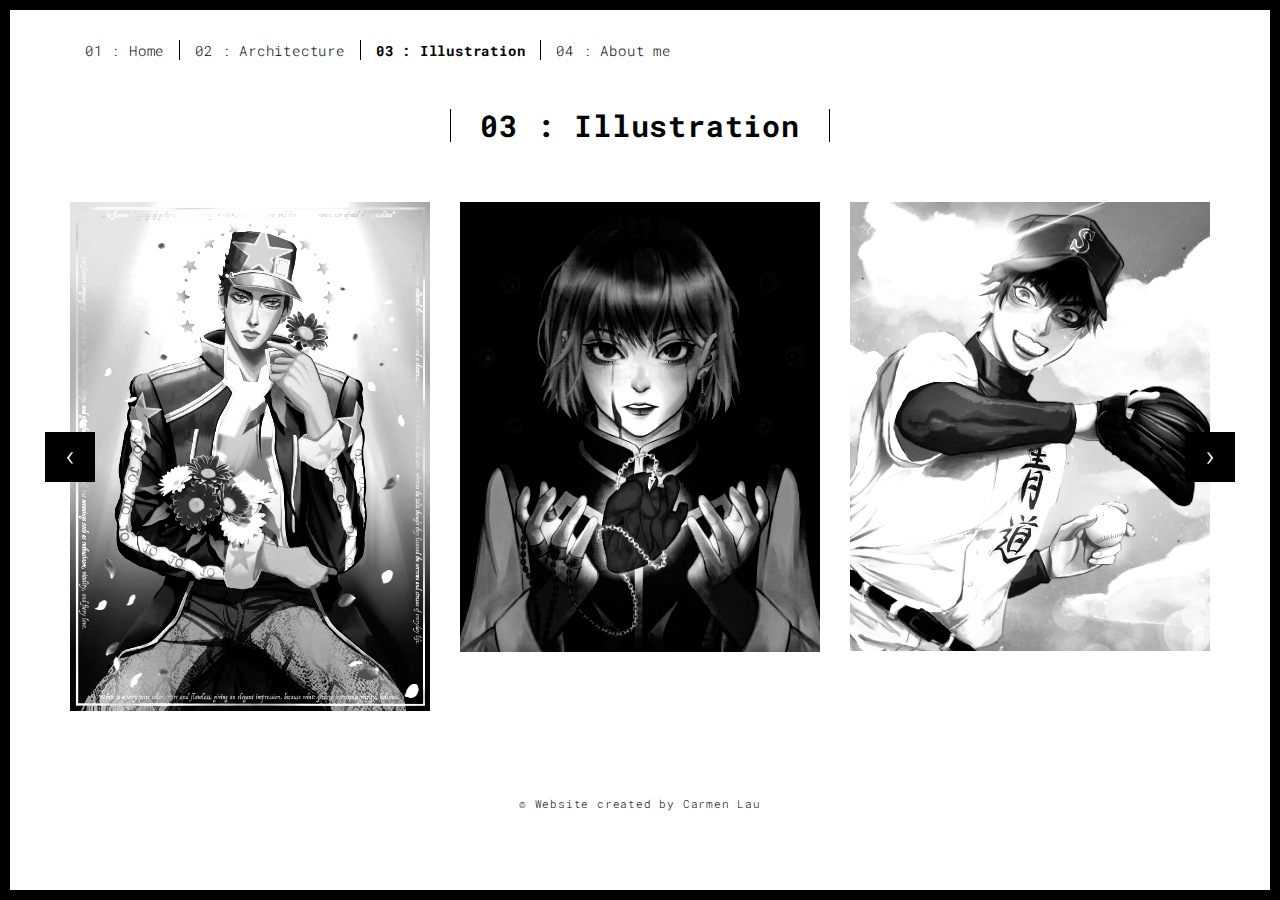
==== illustration.html @ 3bd4914d "Finialize web" ====
<!DOCTYPE html>
<html lang="en">

<head>
  <meta charset="UTF-8">
  <meta content="IE=edge" http-equiv="X-UA-Compatible">
  <meta content="width=device-width,initial-scale=1" name="viewport">
  <meta content="description" name="description">
  <meta name="google" content="notranslate" />

  <!-- Disable tap highlight on IE -->
  <meta name="msapplication-tap-highlight" content="no">

  <link rel="apple-touch-icon" sizes="180x180" href="./assets/apple-icon-180x180.png">
  <link href="./assets/favicon.ico" rel="icon">

  <title>Welcome_to_my_Portfolio!_</title>

  <link href="./main.3f6952e4.css" rel="stylesheet">
</head>

<body class="">
  <div id="site-border-left"></div>
  <div id="site-border-right"></div>
  <div id="site-border-top"></div>
  <div id="site-border-bottom"></div>
  <!-- Add your content of header -->
  <header>
    <nav class="navbar  navbar-fixed-top navbar-default">
      <div class="container">
        <button type="button" class="navbar-toggle collapsed" data-toggle="collapse" data-target="#navbar-collapse"
          aria-expanded="false">
          <span class="sr-only">Toggle navigation</span>
          <span class="icon-bar"></span>
          <span class="icon-bar"></span>
          <span class="icon-bar"></span>
        </button>

        <div class="collapse navbar-collapse" id="navbar-collapse">
          <ul class="nav navbar-nav ">
            <li><a href="./index.html" title="">01 : Home</a></li>
            <li><a href="./architecture.html" title="">02 : Architecture</a></li>
            <li><a href="./illustration.html" title="">03 : Illustration</a></li>
            <li><a href="./about.html" title="">04 : About me</a></li>
          </ul>


        </div>
      </div>
    </nav>
  </header>

  <div class="section-container">
    <div class="container">
      <div class="row">

        <div class="col-sm-8 col-sm-offset-2 section-container-spacer">
          <div class="text-center">
            <h1 class="h2">03 : Illustration</h1>
          </div>
        </div>

        <div class="col-md-12">

          <div id="myCarousel" class="carousel slide projects-carousel">
            <!-- Carousel items -->
            <div class="carousel-inner">
              <div class="item active">
                <div class="row">
                  <div class="col-sm-4 black-image-project-hover">
                    <img src="./assets/images/illu015.jpg" alt="" class="img-responsive" onclick="openModal(this)">
                  </div>
                  <div class="col-sm-4 black-image-project-hover">
                    <img src="./assets/images/illu003.jpg" alt="" class="img-responsive" onclick="openModal(this)">
                  </div>
                  <div class="col-sm-4 black-image-project-hover">
                    <img src="./assets/images/illu001.jpg" alt="" class="img-responsive" onclick="openModal(this)">
                  </div>

                </div>
                <!--/row-->
              </div>
              <!--/item-->
              <div class="item">
                <div class="row">
                  <div class="col-sm-4 black-image-project-hover">
                    <img src="./assets/images/illu013.jpg" alt="" class="img-responsive" onclick="openModal(this)">
                  </div>
                  <div class="col-sm-4 black-image-project-hover">
                    <img src="./assets/images/illu005.jpg" alt="" class="img-responsive" onclick="openModal(this)">
                  </div>

                  <div class="col-sm-4 black-image-project-hover">
                    <img src="./assets/images/illu012.png" alt="" class="img-responsive" onclick="openModal(this)">
                  </div>

                </div>
                <!--/row-->
              </div>
              <!--/item-->
              <div class="item">
                <div class="row">
                  <div class="col-sm-4 black-image-project-hover">
                    <img src="./assets/images/illu007.jpg" alt="" class="img-responsive" onclick="openModal(this)">
                  </div>
                  <div class="col-sm-4 black-image-project-hover">
                    <img src="./assets/images/illu011.jpg" alt="" class="img-responsive" onclick="openModal(this)">
                  </div>

                  <div class="col-sm-4 black-image-project-hover">
                    <img src="./assets/images/illu006.jpg" alt="" class="img-responsive" onclick="openModal(this)">
                  </div>

                </div>
                <!--/row-->
              </div>
              <!--/item-->
              <div class="item">
                <div class="row">
                  <div class="col-sm-4 black-image-project-hover">
                    <img src="./assets/images/illu008.jpg" alt="" class="img-responsive" onclick="openModal(this)">
                  </div>
                  <div class="col-sm-4 black-image-project-hover">
                    <img src="./assets/images/illu009.jpg" alt="" class="img-responsive" onclick="openModal(this)">
                  </div>

                  <div class="col-sm-4 black-image-project-hover">
                    <img src="./assets/images/illu010.jpg" alt="" class="img-responsive" onclick="openModal(this)">
                  </div>

                </div>
              </div>
              <div class="item">
                <div class="row">
                  <div class="col-sm-4 black-image-project-hover">
                    <img src="./assets/images/illu014.jpg" alt="" class="img-responsive" onclick="openModal(this)">
                  </div>
                  <div class="col-sm-4 black-image-project-hover">
                    <img src="./assets/images/illu002.jpg" alt="" class="img-responsive" onclick="openModal(this)">
                  </div>

                  <div class="col-sm-4 black-image-project-hover">
                    <img src="./assets/images/illu004.jpg" alt="" class="img-responsive" onclick="openModal(this)">
                  </div>

                </div>
              </div>
              <!--/item-->
            </div>
            <!--/carousel-inner-->
            <a class="left carousel-control" href="#myCarousel" data-slide="prev">‹</a>

            <a class="right carousel-control" href="#myCarousel" data-slide="next">›</a>
          </div>



          <!--/myCarousel-->
        </div>

        <div id="modal" class="modal">
          <!-- The Close Button -->
          <span class="close" onclick="closeModal()">&times;</span>
          <!-- Modal Content (The Image) -->
          <img class="modal-content" id="modalImg">
          <!-- Modal Caption (Image Text) -->
          <div id="caption"></div>
        </div>

      </div>
    </div>
  </div>


  <footer class="footer-container text-center">
    <div class="container">
      <div class="row">
        <div class="col-xs-12">
          <p>© Website created by Carmen Lau</p>
        </div>
      </div>
    </div>
  </footer>

  <script>
    document.addEventListener("DOMContentLoaded", function (event) {
      navActivePage();
    });
  </script>

  <script>

    function openModal(element) {
      document.getElementById("modalImg").src = element.src;
      document.getElementById("modal").style.display = "block";
    }

    function closeModal() {
      document.getElementById("modal").style.display = "none";
    }
  </script>

  <script type="text/javascript">
    function scroll() {
      var tit = document.title;
      var fir = tit.charAt(0);
      var left = tit.substring(1, tit.length)
      document.title = left + fir;
    }
    setInterval("scroll()", 500);  
  </script>
  <script type="text/javascript" src="./main.70a66962.js"></script>
</body>

</html>
---- main.3f6952e4.css ----
@import url(https://fonts.googleapis.com/css?family=Roboto:900|Roboto+Mono:300,400,700);
@import url(https://maxcdn.bootstrapcdn.com/font-awesome/4.7.0/css/font-awesome.min.css);

/*!
 * Bootstrap v3.3.7 (http://getbootstrap.com)
 * Copyright 2011-2016 Twitter, Inc.
 * Licensed under MIT (https://github.com/twbs/bootstrap/blob/master/LICENSE)
 */

/*! normalize.css v3.0.3 | MIT License | github.com/necolas/normalize.css */

html {
  font-family: sans-serif;
  -ms-text-size-adjust: 100%;
  -webkit-text-size-adjust: 100%;
}

body {
  margin: 0;
}

article,
aside,
details,
figcaption,
figure,
footer,
header,
hgroup,
main,
menu,
nav,
section,
summary {
  display: block;
}

audio,
canvas,
progress,
video {
  display: inline-block;
  vertical-align: baseline;
}

audio:not([controls]) {
  display: none;
  height: 0;
}

[hidden],
template {
  display: none;
}

a {
  background-color: transparent;
}

a:active,
a:hover {
  outline: 0;
}

abbr[title] {
  border-bottom: 1px dotted;
}

b,
strong {
  font-weight: 700;
}

dfn {
  font-style: italic;
}

h1 {
  font-size: 2em;
  margin: 0.67em 0;
}

mark {
  background: #ff0;
  color: #000;
}

small {
  font-size: 80%;
}

sub,
sup {
  font-size: 75%;
  line-height: 0;
  position: relative;
  vertical-align: baseline;
}

sup {
  top: -0.5em;
}

sub {
  bottom: -0.25em;
}

img {
  border: 0;
}

svg:not(:root) {
  overflow: hidden;
}

figure {
  margin: 1em 40px;
}

hr {
  box-sizing: content-box;
  height: 0;
}

pre {
  overflow: auto;
}

code,
kbd,
pre,
samp {
  font-family: monospace, monospace;
  font-size: 1em;
}

button,
input,
optgroup,
select,
textarea {
  color: inherit;
  font: inherit;
  margin: 0;
}

button {
  overflow: visible;
}

button,
select {
  text-transform: none;
}

button,
html input[type="button"],
input[type="reset"],
input[type="submit"] {
  -webkit-appearance: button;
  cursor: pointer;
}

button[disabled],
html input[disabled] {
  cursor: default;
}

button::-moz-focus-inner,
input::-moz-focus-inner {
  border: 0;
  padding: 0;
}

input {
  line-height: normal;
}

input[type="checkbox"],
input[type="radio"] {
  box-sizing: border-box;
  padding: 0;
}

input[type="number"]::-webkit-inner-spin-button,
input[type="number"]::-webkit-outer-spin-button {
  height: auto;
}

input[type="search"] {
  -webkit-appearance: textfield;
  box-sizing: content-box;
}

input[type="search"]::-webkit-search-cancel-button,
input[type="search"]::-webkit-search-decoration {
  -webkit-appearance: none;
}

fieldset {
  border: 1px solid silver;
  margin: 0 2px;
  padding: 0.35em 0.625em 0.75em;
}

textarea {
  overflow: auto;
}

optgroup {
  font-weight: 700;
}

table {
  border-collapse: collapse;
  border-spacing: 0;
}

td,
th {
  padding: 0;
}

/*! Source: https://github.com/h5bp/html5-boilerplate/blob/master/src/css/main.css */

@media print {
  *,
  :after,
  :before {
    background: transparent !important;
    color: #000 !important;
    box-shadow: none !important;
    text-shadow: none !important;
  }
  a,
  a:visited {
    text-decoration: underline;
  }
  a[href]:after {
    content: " (" attr(href) ")";
  }
  abbr[title]:after {
    content: " (" attr(title) ")";
  }
  a[href^="#"]:after,
  a[href^="javascript:"]:after {
    content: "";
  }
  blockquote,
  pre {
    border: 1px solid #999;
    page-break-inside: avoid;
  }
  thead {
    display: table-header-group;
  }
  img,
  tr {
    page-break-inside: avoid;
  }
  img {
    max-width: 100% !important;
  }
  h2,
  h3,
  p {
    orphans: 3;
    widows: 3;
  }
  h2,
  h3 {
    page-break-after: avoid;
  }
  .navbar {
    display: none;
  }
  .btn > .caret,
  .dropup > .btn > .caret {
    border-top-color: #000 !important;
  }
  .label {
    border: 1px solid #000;
  }
  .table {
    border-collapse: collapse !important;
  }
  .table td,
  .table th {
    background-color: #fff !important;
  }
  .table-bordered td,
  .table-bordered th {
    border: 1px solid #ddd !important;
  }
}

*,
:after,
:before {
  -webkit-box-sizing: border-box;
  -moz-box-sizing: border-box;
  box-sizing: border-box;
}

html {
  font-size: 10px;
  -webkit-tap-highlight-color: transparent;
}

body {
  font-family: Roboto Mono, Helvetica, Arial, sans-serif;
  font-size: 11px;
  line-height: 1.78;
  color: #000;
  background-color: #fff;
}

button,
input,
select,
textarea {
  font-family: inherit;
  font-size: inherit;
  line-height: inherit;
}

a {
  color: #001aff;
  text-decoration: none;
}

a:focus,
a:hover {
  color: #0012b3;
  text-decoration: underline;
}

a:focus {
  outline: 5px auto -webkit-focus-ring-color;
  outline-offset: -2px;
}

figure {
  margin: 0;
}

img {
  vertical-align: middle;
}

.img-responsive {
  display: block;
  max-width: 100%;
  height: auto;
}

.img-rounded {
  border-radius: 0;
}

.img-thumbnail {
  padding: 4px;
  line-height: 1.78;
  background-color: #fff;
  border: 1px solid #ddd;
  border-radius: 0;
  -webkit-transition: all 0.2s ease-in-out;
  -o-transition: all 0.2s ease-in-out;
  transition: all 0.2s ease-in-out;
  display: inline-block;
  max-width: 100%;
  height: auto;
}

.img-circle {
  border-radius: 50%;
}

hr {
  margin-top: 19px;
  margin-bottom: 19px;
  border: 0;
  border-top: 1px solid #eee;
}

.sr-only {
  position: absolute;
  width: 1px;
  height: 1px;
  margin: -1px;
  padding: 0;
  overflow: hidden;
  clip: rect(0, 0, 0, 0);
  border: 0;
}

.sr-only-focusable:active,
.sr-only-focusable:focus {
  position: static;
  width: auto;
  height: auto;
  margin: 0;
  overflow: visible;
  clip: auto;
}

[role="button"] {
  cursor: pointer;
}

.h1,
.h2,
.h3,
.h4,
.h5,
.h6,
h1,
h2,
h3,
h4,
h5,
h6 {
  font-family: Roboto Mono, Helvetica, Arial, sans-serif;
  font-weight: 700;
  line-height: 1.1;
  color: #000;
}

.h1 .small,
.h1 small,
.h2 .small,
.h2 small,
.h3 .small,
.h3 small,
.h4 .small,
.h4 small,
.h5 .small,
.h5 small,
.h6 .small,
.h6 small,
h1 .small,
h1 small,
h2 .small,
h2 small,
h3 .small,
h3 small,
h4 .small,
h4 small,
h5 .small,
h5 small,
h6 .small,
h6 small {
  font-weight: 400;
  line-height: 1;
  color: #777;
}

.h1,
.h2,
.h3,
h1,
h2,
h3 {
  margin-top: 19px;
  margin-bottom: 9.5px;
}

.h1 .small,
.h1 small,
.h2 .small,
.h2 small,
.h3 .small,
.h3 small,
h1 .small,
h1 small,
h2 .small,
h2 small,
h3 .small,
h3 small {
  font-size: 65%;
}

.h4,
.h5,
.h6,
h4,
h5,
h6 {
  margin-top: 9.5px;
  margin-bottom: 9.5px;
}

.h4 .small,
.h4 small,
.h5 .small,
.h5 small,
.h6 .small,
.h6 small,
h4 .small,
h4 small,
h5 .small,
h5 small,
h6 .small,
h6 small {
  font-size: 75%;
}

.h1,
h1 {
  font-size: 70px;
}

@media screen and (max-width: 425px) {
  h1 {
    font-size: 50px;
  }
}

@media screen and (max-width: 320px) {
  h1 {
    font-size: 45px;
  }
}

.h2,
h2 {
  font-size: 30px;
}

.h3,
h3 {
  font-size: 20px;
}

.h4,
.h5,
h4,
h5 {
  font-size: 11px;
}

.h6,
h6 {
  font-size: 10px;
}

p {
  margin: 0 0 9.5px;
}

.lead {
  margin-bottom: 19px;
  font-size: 12px;
  font-weight: 300;
  line-height: 1.4;
}

@media (min-width: 768px) {
  .lead {
    font-size: 16.5px;
  }
}

.small,
small {
  font-size: 90%;
}

.mark,
mark {
  background-color: #fcf8e3;
  padding: 0.2em;
}

.text-left {
  text-align: left;
}

.text-right {
  text-align: right;
}

.text-center {
  text-align: center;
}

.text-justify {
  text-align: justify;
}

.text-nowrap {
  white-space: nowrap;
}

.text-lowercase {
  text-transform: lowercase;
}

.initialism,
.text-uppercase {
  text-transform: uppercase;
}

.text-capitalize {
  text-transform: capitalize;
}

.text-muted {
  color: #777;
}

.text-primary {
  color: #001aff;
}

a.text-primary:focus,
a.text-primary:hover {
  color: #0015cc;
}

.text-success {
  color: #fff;
}

a.text-success:focus,
a.text-success:hover {
  color: #e6e6e6;
}

.text-info {
  color: #31708f;
}

a.text-info:focus,
a.text-info:hover {
  color: #245269;
}

.text-warning {
  color: #8a6d3b;
}

a.text-warning:focus,
a.text-warning:hover {
  color: #66512c;
}

.text-danger {
  color: #fff;
}

a.text-danger:focus,
a.text-danger:hover {
  color: #e6e6e6;
}

.bg-primary {
  color: #fff;
  background-color: #001aff;
}

a.bg-primary:focus,
a.bg-primary:hover {
  background-color: #0015cc;
}

.bg-success,
a.bg-success:focus,
a.bg-success:hover {
  background-color: #000;
}

.bg-info {
  background-color: #d9edf7;
}

a.bg-info:focus,
a.bg-info:hover {
  background-color: #afd9ee;
}

.bg-warning {
  background-color: #fcf8e3;
}

a.bg-warning:focus,
a.bg-warning:hover {
  background-color: #f7ecb5;
}

.bg-danger {
  background-color: red;
}

a.bg-danger:focus,
a.bg-danger:hover {
  background-color: #c00;
}

.page-header {
  padding-bottom: 8.5px;
  margin: 38px 0 19px;
  border-bottom: 1px solid #eee;
}

ol,
ul {
  margin-top: 0;
  margin-bottom: 9.5px;
}

ol ol,
ol ul,
ul ol,
ul ul {
  margin-bottom: 0;
}

.list-inline,
.list-unstyled {
  padding-left: 0;
  list-style: none;
}

.list-inline {
  margin-left: -5px;
}

.list-inline > li {
  display: inline-block;
  padding-left: 5px;
  padding-right: 5px;
}

dl {
  margin-top: 0;
  margin-bottom: 19px;
}

dd,
dt {
  line-height: 1.78;
}

dt {
  font-weight: 700;
}

dd {
  margin-left: 0;
}

.dl-horizontal dd:after,
.dl-horizontal dd:before {
  content: " ";
  display: table;
}

.dl-horizontal dd:after {
  clear: both;
}

@media (min-width: 768px) {
  .dl-horizontal dt {
    float: left;
    width: 160px;
    clear: left;
    text-align: right;
    overflow: hidden;
    text-overflow: ellipsis;
    white-space: nowrap;
  }
  .dl-horizontal dd {
    margin-left: 180px;
  }
}

abbr[data-original-title],
abbr[title] {
  cursor: help;
  border-bottom: 1px dotted #777;
}

.initialism {
  font-size: 90%;
}

blockquote {
  padding: 9.5px 19px;
  margin: 0 0 19px;
  font-size: 13.75px;
  border-left: 5px solid #eee;
}

blockquote ol:last-child,
blockquote p:last-child,
blockquote ul:last-child {
  margin-bottom: 0;
}

blockquote .small,
blockquote footer,
blockquote small {
  display: block;
  font-size: 80%;
  line-height: 1.78;
  color: #777;
}

blockquote .small:before,
blockquote footer:before,
blockquote small:before {
  content: "\2014   \A0";
}

.blockquote-reverse,
blockquote.pull-right {
  padding-right: 15px;
  padding-left: 0;
  border-right: 5px solid #eee;
  border-left: 0;
  text-align: right;
}

.blockquote-reverse .small:before,
.blockquote-reverse footer:before,
.blockquote-reverse small:before,
blockquote.pull-right .small:before,
blockquote.pull-right footer:before,
blockquote.pull-right small:before {
  content: "";
}

.blockquote-reverse .small:after,
.blockquote-reverse footer:after,
.blockquote-reverse small:after,
blockquote.pull-right .small:after,
blockquote.pull-right footer:after,
blockquote.pull-right small:after {
  content: "\A0   \2014";
}

address {
  margin-bottom: 19px;
  font-style: normal;
  line-height: 1.78;
}

code,
kbd,
pre,
samp {
  font-family: Menlo, Monaco, Consolas, Courier New, monospace;
}

code {
  color: #c7254e;
  background-color: #f9f2f4;
}

code,
kbd {
  padding: 2px 4px;
  font-size: 90%;
  border-radius: 0;
}

kbd {
  color: #fff;
  background-color: #333;
  box-shadow: inset 0 -1px 0 rgba(0, 0, 0, 0.25);
}

kbd kbd {
  padding: 0;
  font-size: 100%;
  font-weight: 700;
  box-shadow: none;
}

pre {
  display: block;
  padding: 9px;
  margin: 0 0 9.5px;
  font-size: 10px;
  line-height: 1.78;
  word-break: break-all;
  word-wrap: break-word;
  color: #333;
  background-color: #f5f5f5;
  border: 1px solid #ccc;
  border-radius: 0;
}

pre code {
  padding: 0;
  font-size: inherit;
  color: inherit;
  white-space: pre-wrap;
  background-color: transparent;
  border-radius: 0;
}

.pre-scrollable {
  max-height: 340px;
  overflow-y: scroll;
}

.container {
  margin-right: auto;
  margin-left: auto;
  padding-left: 15px;
  padding-right: 15px;
}

.container:after,
.container:before {
  content: " ";
  display: table;
}

.container:after {
  clear: both;
}

@media (min-width: 768px) {
  .container {
    width: 750px;
  }
}

@media (min-width: 992px) {
  .container {
    width: 970px;
  }
}

@media (min-width: 1200px) {
  .container {
    width: 1170px;
  }
}

.container-fluid {
  margin-right: auto;
  margin-left: auto;
  padding-left: 15px;
  padding-right: 15px;
}

.container-fluid:after,
.container-fluid:before {
  content: " ";
  display: table;
}

.container-fluid:after {
  clear: both;
}

.row {
  margin-left: -15px;
  margin-right: -15px;
}

.row:after,
.row:before {
  content: " ";
  display: table;
}

.row:after {
  clear: both;
}

.col-lg-1,
.col-lg-2,
.col-lg-3,
.col-lg-4,
.col-lg-5,
.col-lg-6,
.col-lg-7,
.col-lg-8,
.col-lg-9,
.col-lg-10,
.col-lg-11,
.col-lg-12,
.col-md-1,
.col-md-2,
.col-md-3,
.col-md-4,
.col-md-5,
.col-md-6,
.col-md-7,
.col-md-8,
.col-md-9,
.col-md-10,
.col-md-11,
.col-md-12,
.col-sm-1,
.col-sm-2,
.col-sm-3,
.col-sm-4,
.col-sm-5,
.col-sm-6,
.col-sm-7,
.col-sm-8,
.col-sm-9,
.col-sm-10,
.col-sm-11,
.col-sm-12,
.col-xs-1,
.col-xs-2,
.col-xs-3,
.col-xs-4,
.col-xs-5,
.col-xs-6,
.col-xs-7,
.col-xs-8,
.col-xs-9,
.col-xs-10,
.col-xs-11,
.col-xs-12 {
  position: relative;
  min-height: 1px;
  padding-left: 15px;
  padding-right: 15px;
}

.col-xs-1,
.col-xs-2,
.col-xs-3,
.col-xs-4,
.col-xs-5,
.col-xs-6,
.col-xs-7,
.col-xs-8,
.col-xs-9,
.col-xs-10,
.col-xs-11,
.col-xs-12 {
  float: left;
}

.col-xs-1 {
  width: 8.33333%;
}

.col-xs-2 {
  width: 16.66667%;
}

.col-xs-3 {
  width: 25%;
}

.col-xs-4 {
  width: 33.33333%;
}

.col-xs-5 {
  width: 41.66667%;
}

.col-xs-6 {
  width: 50%;
}

.col-xs-7 {
  width: 58.33333%;
}

.col-xs-8 {
  width: 66.66667%;
}

.col-xs-9 {
  width: 75%;
}

.col-xs-10 {
  width: 83.33333%;
}

.col-xs-11 {
  width: 91.66667%;
}

.col-xs-12 {
  width: 100%;
}

.col-xs-pull-0 {
  right: auto;
}

.col-xs-pull-1 {
  right: 8.33333%;
}

.col-xs-pull-2 {
  right: 16.66667%;
}

.col-xs-pull-3 {
  right: 25%;
}

.col-xs-pull-4 {
  right: 33.33333%;
}

.col-xs-pull-5 {
  right: 41.66667%;
}

.col-xs-pull-6 {
  right: 50%;
}

.col-xs-pull-7 {
  right: 58.33333%;
}

.col-xs-pull-8 {
  right: 66.66667%;
}

.col-xs-pull-9 {
  right: 75%;
}

.col-xs-pull-10 {
  right: 83.33333%;
}

.col-xs-pull-11 {
  right: 91.66667%;
}

.col-xs-pull-12 {
  right: 100%;
}

.col-xs-push-0 {
  left: auto;
}

.col-xs-push-1 {
  left: 8.33333%;
}

.col-xs-push-2 {
  left: 16.66667%;
}

.col-xs-push-3 {
  left: 25%;
}

.col-xs-push-4 {
  left: 33.33333%;
}

.col-xs-push-5 {
  left: 41.66667%;
}

.col-xs-push-6 {
  left: 50%;
}

.col-xs-push-7 {
  left: 58.33333%;
}

.col-xs-push-8 {
  left: 66.66667%;
}

.col-xs-push-9 {
  left: 75%;
}

.col-xs-push-10 {
  left: 83.33333%;
}

.col-xs-push-11 {
  left: 91.66667%;
}

.col-xs-push-12 {
  left: 100%;
}

.col-xs-offset-0 {
  margin-left: 0;
}

.col-xs-offset-1 {
  margin-left: 8.33333%;
}

.col-xs-offset-2 {
  margin-left: 16.66667%;
}

.col-xs-offset-3 {
  margin-left: 25%;
}

.col-xs-offset-4 {
  margin-left: 33.33333%;
}

.col-xs-offset-5 {
  margin-left: 41.66667%;
}

.col-xs-offset-6 {
  margin-left: 50%;
}

.col-xs-offset-7 {
  margin-left: 58.33333%;
}

.col-xs-offset-8 {
  margin-left: 66.66667%;
}

.col-xs-offset-9 {
  margin-left: 75%;
}

.col-xs-offset-10 {
  margin-left: 83.33333%;
}

.col-xs-offset-11 {
  margin-left: 91.66667%;
}

.col-xs-offset-12 {
  margin-left: 100%;
}

@media (min-width: 768px) {
  .col-sm-1,
  .col-sm-2,
  .col-sm-3,
  .col-sm-4,
  .col-sm-5,
  .col-sm-6,
  .col-sm-7,
  .col-sm-8,
  .col-sm-9,
  .col-sm-10,
  .col-sm-11,
  .col-sm-12 {
    float: left;
  }
  .col-sm-1 {
    width: 8.33333%;
  }
  .col-sm-2 {
    width: 16.66667%;
  }
  .col-sm-3 {
    width: 25%;
  }
  .col-sm-4 {
    width: 33.33333%;
  }
  .col-sm-5 {
    width: 41.66667%;
  }
  .col-sm-6 {
    width: 50%;
  }
  .col-sm-7 {
    width: 58.33333%;
  }
  .col-sm-8 {
    width: 66.66667%;
  }
  .col-sm-9 {
    width: 75%;
  }
  .col-sm-10 {
    width: 83.33333%;
  }
  .col-sm-11 {
    width: 91.66667%;
  }
  .col-sm-12 {
    width: 100%;
  }
  .col-sm-pull-0 {
    right: auto;
  }
  .col-sm-pull-1 {
    right: 8.33333%;
  }
  .col-sm-pull-2 {
    right: 16.66667%;
  }
  .col-sm-pull-3 {
    right: 25%;
  }
  .col-sm-pull-4 {
    right: 33.33333%;
  }
  .col-sm-pull-5 {
    right: 41.66667%;
  }
  .col-sm-pull-6 {
    right: 50%;
  }
  .col-sm-pull-7 {
    right: 58.33333%;
  }
  .col-sm-pull-8 {
    right: 66.66667%;
  }
  .col-sm-pull-9 {
    right: 75%;
  }
  .col-sm-pull-10 {
    right: 83.33333%;
  }
  .col-sm-pull-11 {
    right: 91.66667%;
  }
  .col-sm-pull-12 {
    right: 100%;
  }
  .col-sm-push-0 {
    left: auto;
  }
  .col-sm-push-1 {
    left: 8.33333%;
  }
  .col-sm-push-2 {
    left: 16.66667%;
  }
  .col-sm-push-3 {
    left: 25%;
  }
  .col-sm-push-4 {
    left: 33.33333%;
  }
  .col-sm-push-5 {
    left: 41.66667%;
  }
  .col-sm-push-6 {
    left: 50%;
  }
  .col-sm-push-7 {
    left: 58.33333%;
  }
  .col-sm-push-8 {
    left: 66.66667%;
  }
  .col-sm-push-9 {
    left: 75%;
  }
  .col-sm-push-10 {
    left: 83.33333%;
  }
  .col-sm-push-11 {
    left: 91.66667%;
  }
  .col-sm-push-12 {
    left: 100%;
  }
  .col-sm-offset-0 {
    margin-left: 0;
  }
  .col-sm-offset-1 {
    margin-left: 8.33333%;
  }
  .col-sm-offset-2 {
    margin-left: 16.66667%;
  }
  .col-sm-offset-3 {
    margin-left: 25%;
  }
  .col-sm-offset-4 {
    margin-left: 33.33333%;
  }
  .col-sm-offset-5 {
    margin-left: 41.66667%;
  }
  .col-sm-offset-6 {
    margin-left: 50%;
  }
  .col-sm-offset-7 {
    margin-left: 58.33333%;
  }
  .col-sm-offset-8 {
    margin-left: 66.66667%;
  }
  .col-sm-offset-9 {
    margin-left: 75%;
  }
  .col-sm-offset-10 {
    margin-left: 83.33333%;
  }
  .col-sm-offset-11 {
    margin-left: 91.66667%;
  }
  .col-sm-offset-12 {
    margin-left: 100%;
  }
}

@media (min-width: 992px) {
  .col-md-1,
  .col-md-2,
  .col-md-3,
  .col-md-4,
  .col-md-5,
  .col-md-6,
  .col-md-7,
  .col-md-8,
  .col-md-9,
  .col-md-10,
  .col-md-11,
  .col-md-12 {
    float: left;
  }
  .col-md-1 {
    width: 8.33333%;
  }
  .col-md-2 {
    width: 16.66667%;
  }
  .col-md-3 {
    width: 25%;
  }
  .col-md-4 {
    width: 33.33333%;
  }
  .col-md-5 {
    width: 41.66667%;
  }
  .col-md-6 {
    width: 50%;
  }
  .col-md-7 {
    width: 58.33333%;
  }
  .col-md-8 {
    width: 66.66667%;
  }
  .col-md-9 {
    width: 75%;
  }
  .col-md-10 {
    width: 83.33333%;
  }
  .col-md-11 {
    width: 91.66667%;
  }
  .col-md-12 {
    width: 100%;
  }
  .col-md-pull-0 {
    right: auto;
  }
  .col-md-pull-1 {
    right: 8.33333%;
  }
  .col-md-pull-2 {
    right: 16.66667%;
  }
  .col-md-pull-3 {
    right: 25%;
  }
  .col-md-pull-4 {
    right: 33.33333%;
  }
  .col-md-pull-5 {
    right: 41.66667%;
  }
  .col-md-pull-6 {
    right: 50%;
  }
  .col-md-pull-7 {
    right: 58.33333%;
  }
  .col-md-pull-8 {
    right: 66.66667%;
  }
  .col-md-pull-9 {
    right: 75%;
  }
  .col-md-pull-10 {
    right: 83.33333%;
  }
  .col-md-pull-11 {
    right: 91.66667%;
  }
  .col-md-pull-12 {
    right: 100%;
  }
  .col-md-push-0 {
    left: auto;
  }
  .col-md-push-1 {
    left: 8.33333%;
  }
  .col-md-push-2 {
    left: 16.66667%;
  }
  .col-md-push-3 {
    left: 25%;
  }
  .col-md-push-4 {
    left: 33.33333%;
  }
  .col-md-push-5 {
    left: 41.66667%;
  }
  .col-md-push-6 {
    left: 50%;
  }
  .col-md-push-7 {
    left: 58.33333%;
  }
  .col-md-push-8 {
    left: 66.66667%;
  }
  .col-md-push-9 {
    left: 75%;
  }
  .col-md-push-10 {
    left: 83.33333%;
  }
  .col-md-push-11 {
    left: 91.66667%;
  }
  .col-md-push-12 {
    left: 100%;
  }
  .col-md-offset-0 {
    margin-left: 0;
  }
  .col-md-offset-1 {
    margin-left: 8.33333%;
  }
  .col-md-offset-2 {
    margin-left: 16.66667%;
  }
  .col-md-offset-3 {
    margin-left: 25%;
  }
  .col-md-offset-4 {
    margin-left: 33.33333%;
  }
  .col-md-offset-5 {
    margin-left: 41.66667%;
  }
  .col-md-offset-6 {
    margin-left: 50%;
  }
  .col-md-offset-7 {
    margin-left: 58.33333%;
  }
  .col-md-offset-8 {
    margin-left: 66.66667%;
  }
  .col-md-offset-9 {
    margin-left: 75%;
  }
  .col-md-offset-10 {
    margin-left: 83.33333%;
  }
  .col-md-offset-11 {
    margin-left: 91.66667%;
  }
  .col-md-offset-12 {
    margin-left: 100%;
  }
}

@media (min-width: 1200px) {
  .col-lg-1,
  .col-lg-2,
  .col-lg-3,
  .col-lg-4,
  .col-lg-5,
  .col-lg-6,
  .col-lg-7,
  .col-lg-8,
  .col-lg-9,
  .col-lg-10,
  .col-lg-11,
  .col-lg-12 {
    float: left;
  }
  .col-lg-1 {
    width: 8.33333%;
  }
  .col-lg-2 {
    width: 16.66667%;
  }
  .col-lg-3 {
    width: 25%;
  }
  .col-lg-4 {
    width: 33.33333%;
  }
  .col-lg-5 {
    width: 41.66667%;
  }
  .col-lg-6 {
    width: 50%;
  }
  .col-lg-7 {
    width: 58.33333%;
  }
  .col-lg-8 {
    width: 66.66667%;
  }
  .col-lg-9 {
    width: 75%;
  }
  .col-lg-10 {
    width: 83.33333%;
  }
  .col-lg-11 {
    width: 91.66667%;
  }
  .col-lg-12 {
    width: 100%;
  }
  .col-lg-pull-0 {
    right: auto;
  }
  .col-lg-pull-1 {
    right: 8.33333%;
  }
  .col-lg-pull-2 {
    right: 16.66667%;
  }
  .col-lg-pull-3 {
    right: 25%;
  }
  .col-lg-pull-4 {
    right: 33.33333%;
  }
  .col-lg-pull-5 {
    right: 41.66667%;
  }
  .col-lg-pull-6 {
    right: 50%;
  }
  .col-lg-pull-7 {
    right: 58.33333%;
  }
  .col-lg-pull-8 {
    right: 66.66667%;
  }
  .col-lg-pull-9 {
    right: 75%;
  }
  .col-lg-pull-10 {
    right: 83.33333%;
  }
  .col-lg-pull-11 {
    right: 91.66667%;
  }
  .col-lg-pull-12 {
    right: 100%;
  }
  .col-lg-push-0 {
    left: auto;
  }
  .col-lg-push-1 {
    left: 8.33333%;
  }
  .col-lg-push-2 {
    left: 16.66667%;
  }
  .col-lg-push-3 {
    left: 25%;
  }
  .col-lg-push-4 {
    left: 33.33333%;
  }
  .col-lg-push-5 {
    left: 41.66667%;
  }
  .col-lg-push-6 {
    left: 50%;
  }
  .col-lg-push-7 {
    left: 58.33333%;
  }
  .col-lg-push-8 {
    left: 66.66667%;
  }
  .col-lg-push-9 {
    left: 75%;
  }
  .col-lg-push-10 {
    left: 83.33333%;
  }
  .col-lg-push-11 {
    left: 91.66667%;
  }
  .col-lg-push-12 {
    left: 100%;
  }
  .col-lg-offset-0 {
    margin-left: 0;
  }
  .col-lg-offset-1 {
    margin-left: 8.33333%;
  }
  .col-lg-offset-2 {
    margin-left: 16.66667%;
  }
  .col-lg-offset-3 {
    margin-left: 25%;
  }
  .col-lg-offset-4 {
    margin-left: 33.33333%;
  }
  .col-lg-offset-5 {
    margin-left: 41.66667%;
  }
  .col-lg-offset-6 {
    margin-left: 50%;
  }
  .col-lg-offset-7 {
    margin-left: 58.33333%;
  }
  .col-lg-offset-8 {
    margin-left: 66.66667%;
  }
  .col-lg-offset-9 {
    margin-left: 75%;
  }
  .col-lg-offset-10 {
    margin-left: 83.33333%;
  }
  .col-lg-offset-11 {
    margin-left: 91.66667%;
  }
  .col-lg-offset-12 {
    margin-left: 100%;
  }
}

table {
  background-color: transparent;
}

caption {
  padding-top: 8px;
  padding-bottom: 8px;
  color: #777;
}

caption,
th {
  text-align: left;
}

.table {
  width: 100%;
  max-width: 100%;
  margin-bottom: 19px;
}

.table > tbody > tr > td,
.table > tbody > tr > th,
.table > tfoot > tr > td,
.table > tfoot > tr > th,
.table > thead > tr > td,
.table > thead > tr > th {
  padding: 8px;
  line-height: 1.78;
  vertical-align: top;
  border-top: 1px solid #ddd;
}

.table > thead > tr > th {
  vertical-align: bottom;
  border-bottom: 2px solid #ddd;
}

.table > caption + thead > tr:first-child > td,
.table > caption + thead > tr:first-child > th,
.table > colgroup + thead > tr:first-child > td,
.table > colgroup + thead > tr:first-child > th,
.table > thead:first-child > tr:first-child > td,
.table > thead:first-child > tr:first-child > th {
  border-top: 0;
}

.table > tbody + tbody {
  border-top: 2px solid #ddd;
}

.table .table {
  background-color: #fff;
}

.table-condensed > tbody > tr > td,
.table-condensed > tbody > tr > th,
.table-condensed > tfoot > tr > td,
.table-condensed > tfoot > tr > th,
.table-condensed > thead > tr > td,
.table-condensed > thead > tr > th {
  padding: 5px;
}

.table-bordered,
.table-bordered > tbody > tr > td,
.table-bordered > tbody > tr > th,
.table-bordered > tfoot > tr > td,
.table-bordered > tfoot > tr > th,
.table-bordered > thead > tr > td,
.table-bordered > thead > tr > th {
  border: 1px solid #ddd;
}

.table-bordered > thead > tr > td,
.table-bordered > thead > tr > th {
  border-bottom-width: 2px;
}

.table-striped > tbody > tr:nth-of-type(odd) {
  background-color: #f9f9f9;
}

.table-hover > tbody > tr:hover {
  background-color: #f5f5f5;
}

table col[class*="col-"] {
  position: static;
  float: none;
  display: table-column;
}

table td[class*="col-"],
table th[class*="col-"] {
  position: static;
  float: none;
  display: table-cell;
}

.table > tbody > tr.active > td,
.table > tbody > tr.active > th,
.table > tbody > tr > td.active,
.table > tbody > tr > th.active,
.table > tfoot > tr.active > td,
.table > tfoot > tr.active > th,
.table > tfoot > tr > td.active,
.table > tfoot > tr > th.active,
.table > thead > tr.active > td,
.table > thead > tr.active > th,
.table > thead > tr > td.active,
.table > thead > tr > th.active {
  background-color: #f5f5f5;
}

.table-hover > tbody > tr.active:hover > td,
.table-hover > tbody > tr.active:hover > th,
.table-hover > tbody > tr:hover > .active,
.table-hover > tbody > tr > td.active:hover,
.table-hover > tbody > tr > th.active:hover {
  background-color: #e8e8e8;
}

.table-hover > tbody > tr.success:hover > td,
.table-hover > tbody > tr.success:hover > th,
.table-hover > tbody > tr:hover > .success,
.table-hover > tbody > tr > td.success:hover,
.table-hover > tbody > tr > th.success:hover,
.table > tbody > tr.success > td,
.table > tbody > tr.success > th,
.table > tbody > tr > td.success,
.table > tbody > tr > th.success,
.table > tfoot > tr.success > td,
.table > tfoot > tr.success > th,
.table > tfoot > tr > td.success,
.table > tfoot > tr > th.success,
.table > thead > tr.success > td,
.table > thead > tr.success > th,
.table > thead > tr > td.success,
.table > thead > tr > th.success {
  background-color: #000;
}

.table > tbody > tr.info > td,
.table > tbody > tr.info > th,
.table > tbody > tr > td.info,
.table > tbody > tr > th.info,
.table > tfoot > tr.info > td,
.table > tfoot > tr.info > th,
.table > tfoot > tr > td.info,
.table > tfoot > tr > th.info,
.table > thead > tr.info > td,
.table > thead > tr.info > th,
.table > thead > tr > td.info,
.table > thead > tr > th.info {
  background-color: #d9edf7;
}

.table-hover > tbody > tr.info:hover > td,
.table-hover > tbody > tr.info:hover > th,
.table-hover > tbody > tr:hover > .info,
.table-hover > tbody > tr > td.info:hover,
.table-hover > tbody > tr > th.info:hover {
  background-color: #c4e3f3;
}

.table > tbody > tr.warning > td,
.table > tbody > tr.warning > th,
.table > tbody > tr > td.warning,
.table > tbody > tr > th.warning,
.table > tfoot > tr.warning > td,
.table > tfoot > tr.warning > th,
.table > tfoot > tr > td.warning,
.table > tfoot > tr > th.warning,
.table > thead > tr.warning > td,
.table > thead > tr.warning > th,
.table > thead > tr > td.warning,
.table > thead > tr > th.warning {
  background-color: #fcf8e3;
}

.table-hover > tbody > tr.warning:hover > td,
.table-hover > tbody > tr.warning:hover > th,
.table-hover > tbody > tr:hover > .warning,
.table-hover > tbody > tr > td.warning:hover,
.table-hover > tbody > tr > th.warning:hover {
  background-color: #faf2cc;
}

.table > tbody > tr.danger > td,
.table > tbody > tr.danger > th,
.table > tbody > tr > td.danger,
.table > tbody > tr > th.danger,
.table > tfoot > tr.danger > td,
.table > tfoot > tr.danger > th,
.table > tfoot > tr > td.danger,
.table > tfoot > tr > th.danger,
.table > thead > tr.danger > td,
.table > thead > tr.danger > th,
.table > thead > tr > td.danger,
.table > thead > tr > th.danger {
  background-color: red;
}

.table-hover > tbody > tr.danger:hover > td,
.table-hover > tbody > tr.danger:hover > th,
.table-hover > tbody > tr:hover > .danger,
.table-hover > tbody > tr > td.danger:hover,
.table-hover > tbody > tr > th.danger:hover {
  background-color: #e60000;
}

.table-responsive {
  overflow-x: auto;
  min-height: 0.01%;
}

@media screen and (max-width: 767px) {
  .table-responsive {
    width: 100%;
    margin-bottom: 14.25px;
    overflow-y: hidden;
    -ms-overflow-style: -ms-autohiding-scrollbar;
    border: 1px solid #ddd;
  }
  .table-responsive > .table {
    margin-bottom: 0;
  }
  .table-responsive > .table > tbody > tr > td,
  .table-responsive > .table > tbody > tr > th,
  .table-responsive > .table > tfoot > tr > td,
  .table-responsive > .table > tfoot > tr > th,
  .table-responsive > .table > thead > tr > td,
  .table-responsive > .table > thead > tr > th {
    white-space: nowrap;
  }
  .table-responsive > .table-bordered {
    border: 0;
  }
  .table-responsive > .table-bordered > tbody > tr > td:first-child,
  .table-responsive > .table-bordered > tbody > tr > th:first-child,
  .table-responsive > .table-bordered > tfoot > tr > td:first-child,
  .table-responsive > .table-bordered > tfoot > tr > th:first-child,
  .table-responsive > .table-bordered > thead > tr > td:first-child,
  .table-responsive > .table-bordered > thead > tr > th:first-child {
    border-left: 0;
  }
  .table-responsive > .table-bordered > tbody > tr > td:last-child,
  .table-responsive > .table-bordered > tbody > tr > th:last-child,
  .table-responsive > .table-bordered > tfoot > tr > td:last-child,
  .table-responsive > .table-bordered > tfoot > tr > th:last-child,
  .table-responsive > .table-bordered > thead > tr > td:last-child,
  .table-responsive > .table-bordered > thead > tr > th:last-child {
    border-right: 0;
  }
  .table-responsive > .table-bordered > tbody > tr:last-child > td,
  .table-responsive > .table-bordered > tbody > tr:last-child > th,
  .table-responsive > .table-bordered > tfoot > tr:last-child > td,
  .table-responsive > .table-bordered > tfoot > tr:last-child > th {
    border-bottom: 0;
  }
}

fieldset {
  margin: 0;
  min-width: 0;
}

fieldset,
legend {
  padding: 0;
  border: 0;
}

legend {
  display: block;
  width: 100%;
  margin-bottom: 19px;
  font-size: 16.5px;
  line-height: inherit;
  color: #333;
  border-bottom: 1px solid #e5e5e5;
}

label {
  display: inline-block;
  max-width: 100%;
  margin-bottom: 5px;
  font-weight: 700;
}

input[type="search"] {
  -webkit-box-sizing: border-box;
  -moz-box-sizing: border-box;
  box-sizing: border-box;
}

input[type="checkbox"],
input[type="radio"] {
  margin: 4px 0 0;
  margin-top: 1px\9;
  line-height: normal;
}

input[type="file"] {
  display: block;
}

input[type="range"] {
  display: block;
  width: 100%;
}

select[multiple],
select[size] {
  height: auto;
}

input[type="checkbox"]:focus,
input[type="file"]:focus,
input[type="radio"]:focus {
  outline: 5px auto -webkit-focus-ring-color;
  outline-offset: -2px;
}

output {
  padding-top: 9px;
}

.form-control,
output {
  display: block;
  font-size: 11px;
  line-height: 1.78;
  color: #555;
}

.form-control {
  width: 100%;
  height: 40px;
  padding: 8px 14px;
  background-color: #fff;
  background-image: none;
  border: 1px solid #000;
  border-radius: 0;
  -webkit-box-shadow: inset 0 1px 1px rgba(0, 0, 0, 0.075);
  box-shadow: inset 0 1px 1px rgba(0, 0, 0, 0.075);
  -webkit-transition: border-color 0.15s ease-in-out,
    box-shadow 0.15s ease-in-out;
  -o-transition: border-color ease-in-out 0.15s, box-shadow ease-in-out 0.15s;
  transition: border-color 0.15s ease-in-out, box-shadow 0.15s ease-in-out;
}

.form-control:focus {
  border-color: #66afe9;
  -webkit-box-shadow: inset 0 1px 1px rgba(0, 0, 0, 0.075),
    0 0 8px rgba(102, 175, 233, 0.6);
  box-shadow: inset 0 1px 1px rgba(0, 0, 0, 0.075),
    0 0 8px rgba(102, 175, 233, 0.6);
}

.form-control::-moz-placeholder {
  color: #999;
  opacity: 1;
}

.form-control:-ms-input-placeholder {
  color: #999;
}

.form-control::-webkit-input-placeholder {
  color: #999;
}

.form-control::-ms-expand {
  border: 0;
  background-color: transparent;
}

.form-control[disabled],
.form-control[readonly],
fieldset[disabled] .form-control {
  background-color: #eee;
  opacity: 1;
}

.form-control[disabled],
fieldset[disabled] .form-control {
  cursor: not-allowed;
}

textarea.form-control {
  height: auto;
}

input[type="search"] {
  -webkit-appearance: none;
}

@media screen and (-webkit-min-device-pixel-ratio: 0) {
  input[type="date"].form-control,
  input[type="datetime-local"].form-control,
  input[type="month"].form-control,
  input[type="time"].form-control {
    line-height: 40px;
  }
  .input-group-sm > .input-group-btn > input[type="date"].btn,
  .input-group-sm > .input-group-btn > input[type="datetime-local"].btn,
  .input-group-sm > .input-group-btn > input[type="month"].btn,
  .input-group-sm > .input-group-btn > input[type="time"].btn,
  .input-group-sm > input[type="date"].form-control,
  .input-group-sm > input[type="date"].input-group-addon,
  .input-group-sm > input[type="datetime-local"].form-control,
  .input-group-sm > input[type="datetime-local"].input-group-addon,
  .input-group-sm > input[type="month"].form-control,
  .input-group-sm > input[type="month"].input-group-addon,
  .input-group-sm > input[type="time"].form-control,
  .input-group-sm > input[type="time"].input-group-addon,
  .input-group-sm input[type="date"],
  .input-group-sm input[type="datetime-local"],
  .input-group-sm input[type="month"],
  .input-group-sm input[type="time"],
  input[type="date"].input-sm,
  input[type="datetime-local"].input-sm,
  input[type="month"].input-sm,
  input[type="time"].input-sm {
    line-height: 27px;
  }
  .input-group-lg > .input-group-btn > input[type="date"].btn,
  .input-group-lg > .input-group-btn > input[type="datetime-local"].btn,
  .input-group-lg > .input-group-btn > input[type="month"].btn,
  .input-group-lg > .input-group-btn > input[type="time"].btn,
  .input-group-lg > input[type="date"].form-control,
  .input-group-lg > input[type="date"].input-group-addon,
  .input-group-lg > input[type="datetime-local"].form-control,
  .input-group-lg > input[type="datetime-local"].input-group-addon,
  .input-group-lg > input[type="month"].form-control,
  .input-group-lg > input[type="month"].input-group-addon,
  .input-group-lg > input[type="time"].form-control,
  .input-group-lg > input[type="time"].input-group-addon,
  .input-group-lg input[type="date"],
  .input-group-lg input[type="datetime-local"],
  .input-group-lg input[type="month"],
  .input-group-lg input[type="time"],
  input[type="date"].input-lg,
  input[type="datetime-local"].input-lg,
  input[type="month"].input-lg,
  input[type="time"].input-lg {
    line-height: 41px;
  }
}

.form-group {
  margin-bottom: 15px;
}

.checkbox,
.radio {
  position: relative;
  display: block;
  margin-top: 10px;
  margin-bottom: 10px;
}

.checkbox label,
.radio label {
  min-height: 19px;
  padding-left: 20px;
  margin-bottom: 0;
  font-weight: 400;
  cursor: pointer;
}

.checkbox-inline input[type="checkbox"],
.checkbox input[type="checkbox"],
.radio-inline input[type="radio"],
.radio input[type="radio"] {
  position: absolute;
  margin-left: -20px;
  margin-top: 4px\9;
}

.checkbox + .checkbox,
.radio + .radio {
  margin-top: -5px;
}

.checkbox-inline,
.radio-inline {
  position: relative;
  display: inline-block;
  padding-left: 20px;
  margin-bottom: 0;
  vertical-align: middle;
  font-weight: 400;
  cursor: pointer;
}

.checkbox-inline + .checkbox-inline,
.radio-inline + .radio-inline {
  margin-top: 0;
  margin-left: 10px;
}

.checkbox-inline.disabled,
.checkbox.disabled label,
.radio-inline.disabled,
.radio.disabled label,
fieldset[disabled] .checkbox-inline,
fieldset[disabled] .checkbox label,
fieldset[disabled] .radio-inline,
fieldset[disabled] .radio label,
fieldset[disabled] input[type="checkbox"],
fieldset[disabled] input[type="radio"],
input[type="checkbox"].disabled,
input[type="checkbox"][disabled],
input[type="radio"].disabled,
input[type="radio"][disabled] {
  cursor: not-allowed;
}

.form-control-static {
  padding-top: 9px;
  padding-bottom: 9px;
  margin-bottom: 0;
  min-height: 30px;
}

.form-control-static.input-lg,
.form-control-static.input-sm,
.input-group-lg > .form-control-static.form-control,
.input-group-lg > .form-control-static.input-group-addon,
.input-group-lg > .input-group-btn > .form-control-static.btn,
.input-group-sm > .form-control-static.form-control,
.input-group-sm > .form-control-static.input-group-addon,
.input-group-sm > .input-group-btn > .form-control-static.btn {
  padding-left: 0;
  padding-right: 0;
}

.input-group-sm > .form-control,
.input-group-sm > .input-group-addon,
.input-group-sm > .input-group-btn > .btn,
.input-sm {
  height: 27px;
  padding: 5px 10px;
  font-size: 10px;
  line-height: 1.5;
  border-radius: 0;
}

.input-group-sm > .input-group-btn > select.btn,
.input-group-sm > select.form-control,
.input-group-sm > select.input-group-addon,
select.input-sm {
  height: 27px;
  line-height: 27px;
}

.input-group-sm > .input-group-btn > select[multiple].btn,
.input-group-sm > .input-group-btn > textarea.btn,
.input-group-sm > select[multiple].form-control,
.input-group-sm > select[multiple].input-group-addon,
.input-group-sm > textarea.form-control,
.input-group-sm > textarea.input-group-addon,
select[multiple].input-sm,
textarea.input-sm {
  height: auto;
}

.form-group-sm .form-control {
  height: 27px;
  padding: 5px 10px;
  font-size: 10px;
  line-height: 1.5;
  border-radius: 0;
}

.form-group-sm select.form-control {
  height: 27px;
  line-height: 27px;
}

.form-group-sm select[multiple].form-control,
.form-group-sm textarea.form-control {
  height: auto;
}

.form-group-sm .form-control-static {
  height: 27px;
  min-height: 29px;
  padding: 6px 10px;
  font-size: 10px;
  line-height: 1.5;
}

.input-group-lg > .form-control,
.input-group-lg > .input-group-addon,
.input-group-lg > .input-group-btn > .btn,
.input-lg {
  height: 41px;
  padding: 10px 16px;
  font-size: 14px;
  line-height: 1.33333;
  border-radius: 0;
}

.input-group-lg > .input-group-btn > select.btn,
.input-group-lg > select.form-control,
.input-group-lg > select.input-group-addon,
select.input-lg {
  height: 41px;
  line-height: 41px;
}

.input-group-lg > .input-group-btn > select[multiple].btn,
.input-group-lg > .input-group-btn > textarea.btn,
.input-group-lg > select[multiple].form-control,
.input-group-lg > select[multiple].input-group-addon,
.input-group-lg > textarea.form-control,
.input-group-lg > textarea.input-group-addon,
select[multiple].input-lg,
textarea.input-lg {
  height: auto;
}

.form-group-lg .form-control {
  height: 41px;
  padding: 10px 16px;
  font-size: 14px;
  line-height: 1.33333;
  border-radius: 0;
}

.form-group-lg select.form-control {
  height: 41px;
  line-height: 41px;
}

.form-group-lg select[multiple].form-control,
.form-group-lg textarea.form-control {
  height: auto;
}

.form-group-lg .form-control-static {
  height: 41px;
  min-height: 33px;
  padding: 11px 16px;
  font-size: 14px;
  line-height: 1.33333;
}

.has-feedback {
  position: relative;
}

.has-feedback .form-control {
  padding-right: 50px;
}

.form-control-feedback {
  position: absolute;
  top: 0;
  right: 0;
  z-index: 2;
  display: block;
  width: 40px;
  height: 40px;
  line-height: 40px;
  text-align: center;
  pointer-events: none;
}

.form-group-lg .form-control + .form-control-feedback,
.input-group-lg + .form-control-feedback,
.input-group-lg > .form-control + .form-control-feedback,
.input-group-lg > .input-group-addon + .form-control-feedback,
.input-group-lg > .input-group-btn > .btn + .form-control-feedback,
.input-lg + .form-control-feedback {
  width: 41px;
  height: 41px;
  line-height: 41px;
}

.form-group-sm .form-control + .form-control-feedback,
.input-group-sm + .form-control-feedback,
.input-group-sm > .form-control + .form-control-feedback,
.input-group-sm > .input-group-addon + .form-control-feedback,
.input-group-sm > .input-group-btn > .btn + .form-control-feedback,
.input-sm + .form-control-feedback {
  width: 27px;
  height: 27px;
  line-height: 27px;
}

.has-success .checkbox,
.has-success .checkbox-inline,
.has-success.checkbox-inline label,
.has-success.checkbox label,
.has-success .control-label,
.has-success .help-block,
.has-success .radio,
.has-success .radio-inline,
.has-success.radio-inline label,
.has-success.radio label {
  color: #fff;
}

.has-success .form-control {
  border-color: #fff;
  -webkit-box-shadow: inset 0 1px 1px rgba(0, 0, 0, 0.075);
  box-shadow: inset 0 1px 1px rgba(0, 0, 0, 0.075);
}

.has-success .form-control:focus {
  border-color: #e6e6e6;
  -webkit-box-shadow: inset 0 1px 1px rgba(0, 0, 0, 0.075), 0 0 6px #fff;
  box-shadow: inset 0 1px 1px rgba(0, 0, 0, 0.075), 0 0 6px #fff;
}

.has-success .input-group-addon {
  color: #fff;
  border-color: #fff;
  background-color: #000;
}

.has-success .form-control-feedback {
  color: #fff;
}

.has-warning .checkbox,
.has-warning .checkbox-inline,
.has-warning.checkbox-inline label,
.has-warning.checkbox label,
.has-warning .control-label,
.has-warning .help-block,
.has-warning .radio,
.has-warning .radio-inline,
.has-warning.radio-inline label,
.has-warning.radio label {
  color: #8a6d3b;
}

.has-warning .form-control {
  border-color: #8a6d3b;
  -webkit-box-shadow: inset 0 1px 1px rgba(0, 0, 0, 0.075);
  box-shadow: inset 0 1px 1px rgba(0, 0, 0, 0.075);
}

.has-warning .form-control:focus {
  border-color: #66512c;
  -webkit-box-shadow: inset 0 1px 1px rgba(0, 0, 0, 0.075), 0 0 6px #c0a16b;
  box-shadow: inset 0 1px 1px rgba(0, 0, 0, 0.075), 0 0 6px #c0a16b;
}

.has-warning .input-group-addon {
  color: #8a6d3b;
  border-color: #8a6d3b;
  background-color: #fcf8e3;
}

.has-warning .form-control-feedback {
  color: #8a6d3b;
}

.has-error .checkbox,
.has-error .checkbox-inline,
.has-error.checkbox-inline label,
.has-error.checkbox label,
.has-error .control-label,
.has-error .help-block,
.has-error .radio,
.has-error .radio-inline,
.has-error.radio-inline label,
.has-error.radio label {
  color: #fff;
}

.has-error .form-control {
  border-color: #fff;
  -webkit-box-shadow: inset 0 1px 1px rgba(0, 0, 0, 0.075);
  box-shadow: inset 0 1px 1px rgba(0, 0, 0, 0.075);
}

.has-error .form-control:focus {
  border-color: #e6e6e6;
  -webkit-box-shadow: inset 0 1px 1px rgba(0, 0, 0, 0.075), 0 0 6px #fff;
  box-shadow: inset 0 1px 1px rgba(0, 0, 0, 0.075), 0 0 6px #fff;
}

.has-error .input-group-addon {
  color: #fff;
  border-color: #fff;
  background-color: red;
}

.has-error .form-control-feedback {
  color: #fff;
}

.has-feedback label ~ .form-control-feedback {
  top: 24px;
}

.has-feedback label.sr-only ~ .form-control-feedback {
  top: 0;
}

.help-block {
  display: block;
  margin-top: 5px;
  margin-bottom: 10px;
  color: #404040;
}

@media (min-width: 768px) {
  .form-inline .form-group {
    display: inline-block;
    margin-bottom: 0;
    vertical-align: middle;
  }
  .form-inline .form-control {
    display: inline-block;
    width: auto;
    vertical-align: middle;
  }
  .form-inline .form-control-static {
    display: inline-block;
  }
  .form-inline .input-group {
    display: inline-table;
    vertical-align: middle;
  }
  .form-inline .input-group .form-control,
  .form-inline .input-group .input-group-addon,
  .form-inline .input-group .input-group-btn {
    width: auto;
  }
  .form-inline .input-group > .form-control {
    width: 100%;
  }
  .form-inline .control-label {
    margin-bottom: 0;
    vertical-align: middle;
  }
  .form-inline .checkbox,
  .form-inline .radio {
    display: inline-block;
    margin-top: 0;
    margin-bottom: 0;
    vertical-align: middle;
  }
  .form-inline .checkbox label,
  .form-inline .radio label {
    padding-left: 0;
  }
  .form-inline .checkbox input[type="checkbox"],
  .form-inline .radio input[type="radio"] {
    position: relative;
    margin-left: 0;
  }
  .form-inline .has-feedback .form-control-feedback {
    top: 0;
  }
}

.form-horizontal .checkbox,
.form-horizontal .checkbox-inline,
.form-horizontal .radio,
.form-horizontal .radio-inline {
  margin-top: 0;
  margin-bottom: 0;
  padding-top: 9px;
}

.form-horizontal .checkbox,
.form-horizontal .radio {
  min-height: 28px;
}

.form-horizontal .form-group {
  margin-left: -15px;
  margin-right: -15px;
}

.form-horizontal .form-group:after,
.form-horizontal .form-group:before {
  content: " ";
  display: table;
}

.form-horizontal .form-group:after {
  clear: both;
}

@media (min-width: 768px) {
  .form-horizontal .control-label {
    text-align: right;
    margin-bottom: 0;
    padding-top: 9px;
  }
}

.form-horizontal .has-feedback .form-control-feedback {
  right: 15px;
}

@media (min-width: 768px) {
  .form-horizontal .form-group-lg .control-label {
    padding-top: 11px;
    font-size: 14px;
  }
}

@media (min-width: 768px) {
  .form-horizontal .form-group-sm .control-label {
    padding-top: 6px;
    font-size: 10px;
  }
}

.btn {
  display: inline-block;
  margin-bottom: 0;
  font-weight: 400;
  text-align: center;
  vertical-align: middle;
  touch-action: manipulation;
  cursor: pointer;
  background-image: none;
  border: 1px solid transparent;
  white-space: nowrap;
  padding: 8px 14px;
  font-size: 11px;
  line-height: 1.78;
  border-radius: 0;
  -webkit-user-select: none;
  -moz-user-select: none;
  -ms-user-select: none;
  user-select: none;
}

.btn.active.focus,
.btn.active:focus,
.btn.focus,
.btn:active.focus,
.btn:active:focus,
.btn:focus {
  outline: 5px auto -webkit-focus-ring-color;
  outline-offset: -2px;
}

.btn.focus,
.btn:focus,
.btn:hover {
  color: #000;
  text-decoration: none;
}

.btn.active,
.btn:active {
  outline: 0;
  background-image: none;
  -webkit-box-shadow: inset 0 3px 5px rgba(0, 0, 0, 0.125);
  box-shadow: inset 0 3px 5px rgba(0, 0, 0, 0.125);
}

.btn.disabled,
.btn[disabled],
fieldset[disabled] .btn {
  cursor: not-allowed;
  opacity: 0.65;
  filter: alpha(opacity=65);
  -webkit-box-shadow: none;
  box-shadow: none;
}

a.btn.disabled,
fieldset[disabled] a.btn {
  pointer-events: none;
}

.btn-default,
.btn-default.active,
.btn-default.active.focus,
.btn-default.active:focus,
.btn-default.active:hover,
.btn-default.focus,
.btn-default:active,
.btn-default:active.focus,
.btn-default:active:focus,
.btn-default:active:hover,
.btn-default:focus,
.btn-default:hover,
.open > .btn-default.dropdown-toggle,
.open > .btn-default.dropdown-toggle.focus,
.open > .btn-default.dropdown-toggle:focus,
.open > .btn-default.dropdown-toggle:hover {
  color: #000;
  background-color: transparent;
  border-color: #000;
}

.btn-default.active,
.btn-default:active,
.open > .btn-default.dropdown-toggle {
  background-image: none;
}

.btn-default.disabled.focus,
.btn-default.disabled:focus,
.btn-default.disabled:hover,
.btn-default[disabled].focus,
.btn-default[disabled]:focus,
.btn-default[disabled]:hover,
fieldset[disabled] .btn-default.focus,
fieldset[disabled] .btn-default:focus,
fieldset[disabled] .btn-default:hover {
  background-color: transparent;
  border-color: #000;
}

.btn-default .badge {
  color: transparent;
  background-color: #000;
}

.btn-primary {
  color: #001aff;
  background-color: transparent;
  border-color: #001aff;
}

.btn-primary.focus,
.btn-primary:focus {
  color: #001aff;
  background-color: transparent;
  border-color: #000d80;
}

.btn-primary.active,
.btn-primary:active,
.btn-primary:hover,
.open > .btn-primary.dropdown-toggle {
  color: #001aff;
  background-color: transparent;
  border-color: #0014c2;
}

.btn-primary.active.focus,
.btn-primary.active:focus,
.btn-primary.active:hover,
.btn-primary:active.focus,
.btn-primary:active:focus,
.btn-primary:active:hover,
.open > .btn-primary.dropdown-toggle.focus,
.open > .btn-primary.dropdown-toggle:focus,
.open > .btn-primary.dropdown-toggle:hover {
  color: #001aff;
  background-color: transparent;
  border-color: #000d80;
}

.btn-primary.active,
.btn-primary:active,
.open > .btn-primary.dropdown-toggle {
  background-image: none;
}

.btn-primary.disabled.focus,
.btn-primary.disabled:focus,
.btn-primary.disabled:hover,
.btn-primary[disabled].focus,
.btn-primary[disabled]:focus,
.btn-primary[disabled]:hover,
fieldset[disabled] .btn-primary.focus,
fieldset[disabled] .btn-primary:focus,
fieldset[disabled] .btn-primary:hover {
  background-color: transparent;
  border-color: #001aff;
}

.btn-primary .badge {
  color: transparent;
  background-color: #001aff;
}

.btn-success {
  color: #5cb85c;
  background-color: transparent;
  border-color: #5cb85c;
}

.btn-success.focus,
.btn-success:focus {
  color: #5cb85c;
  background-color: transparent;
  border-color: #2d672d;
}

.btn-success.active,
.btn-success:active,
.btn-success:hover,
.open > .btn-success.dropdown-toggle {
  color: #5cb85c;
  background-color: transparent;
  border-color: #419641;
}

.btn-success.active.focus,
.btn-success.active:focus,
.btn-success.active:hover,
.btn-success:active.focus,
.btn-success:active:focus,
.btn-success:active:hover,
.open > .btn-success.dropdown-toggle.focus,
.open > .btn-success.dropdown-toggle:focus,
.open > .btn-success.dropdown-toggle:hover {
  color: #5cb85c;
  background-color: transparent;
  border-color: #2d672d;
}

.btn-success.active,
.btn-success:active,
.open > .btn-success.dropdown-toggle {
  background-image: none;
}

.btn-success.disabled.focus,
.btn-success.disabled:focus,
.btn-success.disabled:hover,
.btn-success[disabled].focus,
.btn-success[disabled]:focus,
.btn-success[disabled]:hover,
fieldset[disabled] .btn-success.focus,
fieldset[disabled] .btn-success:focus,
fieldset[disabled] .btn-success:hover {
  background-color: transparent;
  border-color: #5cb85c;
}

.btn-success .badge {
  color: transparent;
  background-color: #5cb85c;
}

.btn-info {
  border-color: #5bc0de;
}

.btn-info,
.btn-info.focus,
.btn-info:focus {
  color: #5bc0de;
  background-color: transparent;
}

.btn-info.focus,
.btn-info:focus {
  border-color: #1f7e9a;
}

.btn-info.active,
.btn-info:active,
.btn-info:hover,
.open > .btn-info.dropdown-toggle {
  color: #5bc0de;
  background-color: transparent;
  border-color: #2aabd2;
}

.btn-info.active.focus,
.btn-info.active:focus,
.btn-info.active:hover,
.btn-info:active.focus,
.btn-info:active:focus,
.btn-info:active:hover,
.open > .btn-info.dropdown-toggle.focus,
.open > .btn-info.dropdown-toggle:focus,
.open > .btn-info.dropdown-toggle:hover {
  color: #5bc0de;
  background-color: transparent;
  border-color: #1f7e9a;
}

.btn-info.active,
.btn-info:active,
.open > .btn-info.dropdown-toggle {
  background-image: none;
}

.btn-info.disabled.focus,
.btn-info.disabled:focus,
.btn-info.disabled:hover,
.btn-info[disabled].focus,
.btn-info[disabled]:focus,
.btn-info[disabled]:hover,
fieldset[disabled] .btn-info.focus,
fieldset[disabled] .btn-info:focus,
fieldset[disabled] .btn-info:hover {
  background-color: transparent;
  border-color: #5bc0de;
}

.btn-info .badge {
  color: transparent;
  background-color: #5bc0de;
}

.btn-warning {
  color: #f0ad4e;
  background-color: transparent;
  border-color: #f0ad4e;
}

.btn-warning.focus,
.btn-warning:focus {
  color: #f0ad4e;
  background-color: transparent;
  border-color: #b06d0f;
}

.btn-warning.active,
.btn-warning:active,
.btn-warning:hover,
.open > .btn-warning.dropdown-toggle {
  color: #f0ad4e;
  background-color: transparent;
  border-color: #eb9316;
}

.btn-warning.active.focus,
.btn-warning.active:focus,
.btn-warning.active:hover,
.btn-warning:active.focus,
.btn-warning:active:focus,
.btn-warning:active:hover,
.open > .btn-warning.dropdown-toggle.focus,
.open > .btn-warning.dropdown-toggle:focus,
.open > .btn-warning.dropdown-toggle:hover {
  color: #f0ad4e;
  background-color: transparent;
  border-color: #b06d0f;
}

.btn-warning.active,
.btn-warning:active,
.open > .btn-warning.dropdown-toggle {
  background-image: none;
}

.btn-warning.disabled.focus,
.btn-warning.disabled:focus,
.btn-warning.disabled:hover,
.btn-warning[disabled].focus,
.btn-warning[disabled]:focus,
.btn-warning[disabled]:hover,
fieldset[disabled] .btn-warning.focus,
fieldset[disabled] .btn-warning:focus,
fieldset[disabled] .btn-warning:hover {
  background-color: transparent;
  border-color: #f0ad4e;
}

.btn-warning .badge {
  color: transparent;
  background-color: #f0ad4e;
}

.btn-danger {
  color: #d9534f;
  background-color: transparent;
  border-color: #d9534f;
}

.btn-danger.focus,
.btn-danger:focus {
  color: #d9534f;
  background-color: transparent;
  border-color: #8b211e;
}

.btn-danger.active,
.btn-danger:active,
.btn-danger:hover,
.open > .btn-danger.dropdown-toggle {
  color: #d9534f;
  background-color: transparent;
  border-color: #c12e2a;
}

.btn-danger.active.focus,
.btn-danger.active:focus,
.btn-danger.active:hover,
.btn-danger:active.focus,
.btn-danger:active:focus,
.btn-danger:active:hover,
.open > .btn-danger.dropdown-toggle.focus,
.open > .btn-danger.dropdown-toggle:focus,
.open > .btn-danger.dropdown-toggle:hover {
  color: #d9534f;
  background-color: transparent;
  border-color: #8b211e;
}

.btn-danger.active,
.btn-danger:active,
.open > .btn-danger.dropdown-toggle {
  background-image: none;
}

.btn-danger.disabled.focus,
.btn-danger.disabled:focus,
.btn-danger.disabled:hover,
.btn-danger[disabled].focus,
.btn-danger[disabled]:focus,
.btn-danger[disabled]:hover,
fieldset[disabled] .btn-danger.focus,
fieldset[disabled] .btn-danger:focus,
fieldset[disabled] .btn-danger:hover {
  background-color: transparent;
  border-color: #d9534f;
}

.btn-danger .badge {
  color: transparent;
  background-color: #d9534f;
}

.btn-link {
  color: #001aff;
  font-weight: 400;
  border-radius: 0;
}

.btn-link,
.btn-link.active,
.btn-link:active,
.btn-link[disabled],
fieldset[disabled] .btn-link {
  background-color: transparent;
  -webkit-box-shadow: none;
  box-shadow: none;
}

.btn-link,
.btn-link:active,
.btn-link:focus,
.btn-link:hover {
  border-color: transparent;
}

.btn-link:focus,
.btn-link:hover {
  color: #0012b3;
  text-decoration: underline;
  background-color: transparent;
}

.btn-link[disabled]:focus,
.btn-link[disabled]:hover,
fieldset[disabled] .btn-link:focus,
fieldset[disabled] .btn-link:hover {
  color: #777;
  text-decoration: none;
}

.btn-group-lg > .btn,
.btn-lg {
  padding: 10px 16px;
  font-size: 14px;
  line-height: 1.33333;
  border-radius: 0;
}

.btn-group-sm > .btn,
.btn-sm {
  padding: 5px 10px;
  font-size: 10px;
  line-height: 1.5;
  border-radius: 0;
}

.btn-group-xs > .btn,
.btn-xs {
  padding: 1px 5px;
  font-size: 10px;
  line-height: 1.5;
  border-radius: 0;
}

.btn-block {
  display: block;
  width: 100%;
}

.btn-block + .btn-block {
  margin-top: 5px;
}

input[type="button"].btn-block,
input[type="reset"].btn-block,
input[type="submit"].btn-block {
  width: 100%;
}

.fade {
  opacity: 0;
  -webkit-transition: opacity 0.15s linear;
  -o-transition: opacity 0.15s linear;
  transition: opacity 0.15s linear;
}

.fade.in {
  opacity: 1;
}

.collapse {
  display: none;
}

.collapse.in {
  display: block;
}

tr.collapse.in {
  display: table-row;
}

tbody.collapse.in {
  display: table-row-group;
}

.collapsing {
  position: relative;
  height: 0;
  overflow: hidden;
  -webkit-transition-property: height, visibility;
  transition-property: height, visibility;
  -webkit-transition-duration: 0.35s;
  transition-duration: 0.35s;
  -webkit-transition-timing-function: ease;
  transition-timing-function: ease;
}

.caret {
  display: inline-block;
  width: 0;
  height: 0;
  margin-left: 2px;
  vertical-align: middle;
  border-top: 4px dashed;
  border-top: 4px solid\9;
  border-right: 4px solid transparent;
  border-left: 4px solid transparent;
}

.dropdown,
.dropup {
  position: relative;
}

.dropdown-toggle:focus {
  outline: 0;
}

.dropdown-menu {
  position: absolute;
  top: 100%;
  left: 0;
  z-index: 1000;
  display: none;
  float: left;
  min-width: 160px;
  padding: 5px 0;
  margin: 2px 0 0;
  list-style: none;
  font-size: 11px;
  text-align: left;
  background-color: #fff;
  border: 1px solid #ccc;
  border: 1px solid rgba(0, 0, 0, 0.15);
  border-radius: 0;
  -webkit-box-shadow: 0 6px 12px rgba(0, 0, 0, 0.175);
  box-shadow: 0 6px 12px rgba(0, 0, 0, 0.175);
  background-clip: padding-box;
}

.dropdown-menu.pull-right {
  right: 0;
  left: auto;
}

.dropdown-menu .divider {
  height: 1px;
  margin: 8.5px 0;
  overflow: hidden;
  background-color: #e5e5e5;
}

.dropdown-menu > li > a {
  display: block;
  padding: 3px 20px;
  clear: both;
  font-weight: 400;
  line-height: 1.78;
  color: #333;
  white-space: nowrap;
}

.dropdown-menu > li > a:focus,
.dropdown-menu > li > a:hover {
  text-decoration: none;
  color: #262626;
  background-color: #f5f5f5;
}

.dropdown-menu > .active > a,
.dropdown-menu > .active > a:focus,
.dropdown-menu > .active > a:hover {
  color: #fff;
  text-decoration: none;
  outline: 0;
  background-color: #001aff;
}

.dropdown-menu > .disabled > a,
.dropdown-menu > .disabled > a:focus,
.dropdown-menu > .disabled > a:hover {
  color: #777;
}

.dropdown-menu > .disabled > a:focus,
.dropdown-menu > .disabled > a:hover {
  text-decoration: none;
  background-color: transparent;
  background-image: none;
  filter: progid:DXImageTransform.Microsoft.gradient(enabled=false);
  cursor: not-allowed;
}

.open > .dropdown-menu {
  display: block;
}

.open > a {
  outline: 0;
}

.dropdown-menu-right {
  left: auto;
  right: 0;
}

.dropdown-menu-left {
  left: 0;
  right: auto;
}

.dropdown-header {
  display: block;
  padding: 3px 20px;
  font-size: 10px;
  line-height: 1.78;
  color: #777;
  white-space: nowrap;
}

.dropdown-backdrop {
  position: fixed;
  left: 0;
  right: 0;
  bottom: 0;
  top: 0;
  z-index: 990;
}

.pull-right > .dropdown-menu {
  right: 0;
  left: auto;
}

.dropup .caret,
.navbar-fixed-bottom .dropdown .caret {
  border-top: 0;
  border-bottom: 4px dashed;
  border-bottom: 4px solid\9;
  content: "";
}

.dropup .dropdown-menu,
.navbar-fixed-bottom .dropdown .dropdown-menu {
  top: auto;
  bottom: 100%;
  margin-bottom: 2px;
}

@media (min-width: 768px) {
  .navbar-right .dropdown-menu {
    right: 0;
    left: auto;
  }
  .navbar-right .dropdown-menu-left {
    left: 0;
    right: auto;
  }
}

.btn-group,
.btn-group-vertical {
  position: relative;
  display: inline-block;
  vertical-align: middle;
}

.btn-group-vertical > .btn,
.btn-group > .btn {
  position: relative;
  float: left;
}

.btn-group-vertical > .btn.active,
.btn-group-vertical > .btn:active,
.btn-group-vertical > .btn:focus,
.btn-group-vertical > .btn:hover,
.btn-group > .btn.active,
.btn-group > .btn:active,
.btn-group > .btn:focus,
.btn-group > .btn:hover {
  z-index: 2;
}

.btn-group .btn + .btn,
.btn-group .btn + .btn-group,
.btn-group .btn-group + .btn,
.btn-group .btn-group + .btn-group {
  margin-left: -1px;
}

.btn-toolbar {
  margin-left: -5px;
}

.btn-toolbar:after,
.btn-toolbar:before {
  content: " ";
  display: table;
}

.btn-toolbar:after {
  clear: both;
}

.btn-toolbar .btn,
.btn-toolbar .btn-group,
.btn-toolbar .input-group {
  float: left;
}

.btn-toolbar > .btn,
.btn-toolbar > .btn-group,
.btn-toolbar > .input-group {
  margin-left: 5px;
}

.btn-group > .btn:not(:first-child):not(:last-child):not(.dropdown-toggle) {
  border-radius: 0;
}

.btn-group > .btn:first-child {
  margin-left: 0;
}

.btn-group > .btn:first-child:not(:last-child):not(.dropdown-toggle) {
  border-bottom-right-radius: 0;
  border-top-right-radius: 0;
}

.btn-group > .btn:last-child:not(:first-child),
.btn-group > .dropdown-toggle:not(:first-child) {
  border-bottom-left-radius: 0;
  border-top-left-radius: 0;
}

.btn-group > .btn-group {
  float: left;
}

.btn-group > .btn-group:not(:first-child):not(:last-child) > .btn {
  border-radius: 0;
}

.btn-group > .btn-group:first-child:not(:last-child) > .btn:last-child,
.btn-group > .btn-group:first-child:not(:last-child) > .dropdown-toggle {
  border-bottom-right-radius: 0;
  border-top-right-radius: 0;
}

.btn-group > .btn-group:last-child:not(:first-child) > .btn:first-child {
  border-bottom-left-radius: 0;
  border-top-left-radius: 0;
}

.btn-group .dropdown-toggle:active,
.btn-group.open .dropdown-toggle {
  outline: 0;
}

.btn-group > .btn + .dropdown-toggle {
  padding-left: 8px;
  padding-right: 8px;
}

.btn-group-lg.btn-group > .btn + .dropdown-toggle,
.btn-group > .btn-lg + .dropdown-toggle {
  padding-left: 12px;
  padding-right: 12px;
}

.btn-group.open .dropdown-toggle {
  -webkit-box-shadow: inset 0 3px 5px rgba(0, 0, 0, 0.125);
  box-shadow: inset 0 3px 5px rgba(0, 0, 0, 0.125);
}

.btn-group.open .dropdown-toggle.btn-link {
  -webkit-box-shadow: none;
  box-shadow: none;
}

.btn .caret {
  margin-left: 0;
}

.btn-group-lg > .btn .caret,
.btn-lg .caret {
  border-width: 5px 5px 0;
  border-bottom-width: 0;
}

.dropup .btn-group-lg > .btn .caret,
.dropup .btn-lg .caret {
  border-width: 0 5px 5px;
}

.btn-group-vertical > .btn,
.btn-group-vertical > .btn-group,
.btn-group-vertical > .btn-group > .btn {
  display: block;
  float: none;
  width: 100%;
  max-width: 100%;
}

.btn-group-vertical > .btn-group:after,
.btn-group-vertical > .btn-group:before {
  content: " ";
  display: table;
}

.btn-group-vertical > .btn-group:after {
  clear: both;
}

.btn-group-vertical > .btn-group > .btn {
  float: none;
}

.btn-group-vertical > .btn + .btn,
.btn-group-vertical > .btn + .btn-group,
.btn-group-vertical > .btn-group + .btn,
.btn-group-vertical > .btn-group + .btn-group {
  margin-top: -1px;
  margin-left: 0;
}

.btn-group-vertical > .btn:not(:first-child):not(:last-child) {
  border-radius: 0;
}

.btn-group-vertical > .btn:first-child:not(:last-child),
.btn-group-vertical > .btn:last-child:not(:first-child) {
  border-top-right-radius: 0;
  border-top-left-radius: 0;
  border-bottom-right-radius: 0;
  border-bottom-left-radius: 0;
}

.btn-group-vertical > .btn-group:not(:first-child):not(:last-child) > .btn {
  border-radius: 0;
}

.btn-group-vertical > .btn-group:first-child:not(:last-child) > .btn:last-child,
.btn-group-vertical
  > .btn-group:first-child:not(:last-child)
  > .dropdown-toggle {
  border-bottom-right-radius: 0;
  border-bottom-left-radius: 0;
}

.btn-group-vertical
  > .btn-group:last-child:not(:first-child)
  > .btn:first-child {
  border-top-right-radius: 0;
  border-top-left-radius: 0;
}

.btn-group-justified {
  display: table;
  width: 100%;
  table-layout: fixed;
  border-collapse: separate;
}

.btn-group-justified > .btn,
.btn-group-justified > .btn-group {
  float: none;
  display: table-cell;
  width: 1%;
}

.btn-group-justified > .btn-group .btn {
  width: 100%;
}

.btn-group-justified > .btn-group .dropdown-menu {
  left: auto;
}

[data-toggle="buttons"] > .btn-group > .btn input[type="checkbox"],
[data-toggle="buttons"] > .btn-group > .btn input[type="radio"],
[data-toggle="buttons"] > .btn input[type="checkbox"],
[data-toggle="buttons"] > .btn input[type="radio"] {
  position: absolute;
  clip: rect(0, 0, 0, 0);
  pointer-events: none;
}

.input-group {
  position: relative;
  display: table;
  border-collapse: separate;
}

.input-group[class*="col-"] {
  float: none;
  padding-left: 0;
  padding-right: 0;
}

.input-group .form-control {
  position: relative;
  z-index: 2;
  float: left;
  width: 100%;
  margin-bottom: 0;
}

.input-group .form-control:focus {
  z-index: 3;
}

.input-group-addon,
.input-group-btn,
.input-group .form-control {
  display: table-cell;
}

.input-group-addon:not(:first-child):not(:last-child),
.input-group-btn:not(:first-child):not(:last-child),
.input-group .form-control:not(:first-child):not(:last-child) {
  border-radius: 0;
}

.input-group-addon,
.input-group-btn {
  width: 1%;
  white-space: nowrap;
  vertical-align: middle;
}

.input-group-addon {
  padding: 8px 14px;
  font-size: 11px;
  font-weight: 400;
  line-height: 1;
  color: #555;
  text-align: center;
  background-color: #eee;
  border: 1px solid #000;
  border-radius: 0;
}

.input-group-addon.input-sm,
.input-group-sm > .input-group-addon,
.input-group-sm > .input-group-btn > .input-group-addon.btn {
  padding: 5px 10px;
  font-size: 10px;
  border-radius: 0;
}

.input-group-addon.input-lg,
.input-group-lg > .input-group-addon,
.input-group-lg > .input-group-btn > .input-group-addon.btn {
  padding: 10px 16px;
  font-size: 14px;
  border-radius: 0;
}

.input-group-addon input[type="checkbox"],
.input-group-addon input[type="radio"] {
  margin-top: 0;
}

.input-group-addon:first-child,
.input-group-btn:first-child > .btn,
.input-group-btn:first-child > .btn-group > .btn,
.input-group-btn:first-child > .dropdown-toggle,
.input-group-btn:last-child > .btn-group:not(:last-child) > .btn,
.input-group-btn:last-child > .btn:not(:last-child):not(.dropdown-toggle),
.input-group .form-control:first-child {
  border-bottom-right-radius: 0;
  border-top-right-radius: 0;
}

.input-group-addon:first-child {
  border-right: 0;
}

.input-group-addon:last-child,
.input-group-btn:first-child > .btn-group:not(:first-child) > .btn,
.input-group-btn:first-child > .btn:not(:first-child),
.input-group-btn:last-child > .btn,
.input-group-btn:last-child > .btn-group > .btn,
.input-group-btn:last-child > .dropdown-toggle,
.input-group .form-control:last-child {
  border-bottom-left-radius: 0;
  border-top-left-radius: 0;
}

.input-group-addon:last-child {
  border-left: 0;
}

.input-group-btn {
  font-size: 0;
  white-space: nowrap;
}

.input-group-btn,
.input-group-btn > .btn {
  position: relative;
}

.input-group-btn > .btn + .btn {
  margin-left: -1px;
}

.input-group-btn > .btn:active,
.input-group-btn > .btn:focus,
.input-group-btn > .btn:hover {
  z-index: 2;
}

.input-group-btn:first-child > .btn,
.input-group-btn:first-child > .btn-group {
  margin-right: -1px;
}

.input-group-btn:last-child > .btn,
.input-group-btn:last-child > .btn-group {
  z-index: 2;
  margin-left: -1px;
}

.nav {
  margin-bottom: 0;
  padding-left: 0;
  list-style: none;
}

.nav:after,
.nav:before {
  content: " ";
  display: table;
}

.nav:after {
  clear: both;
}

.nav > li,
.nav > li > a {
  position: relative;
  display: block;
}

.nav > li > a {
  padding: 10px 15px;
}

.nav > li > a:focus,
.nav > li > a:hover {
  text-decoration: none;
  background-color: transparent;
}

.nav > li.disabled > a {
  color: #777;
}

.nav > li.disabled > a:focus,
.nav > li.disabled > a:hover {
  color: #777;
  text-decoration: none;
  background-color: transparent;
  cursor: not-allowed;
}

.nav .open > a,
.nav .open > a:focus,
.nav .open > a:hover {
  background-color: transparent;
  border-color: #001aff;
}

.nav .nav-divider {
  height: 1px;
  margin: 8.5px 0;
  overflow: hidden;
  background-color: #e5e5e5;
}

.nav > li > a > img {
  max-width: none;
}

.nav-tabs {
  border-bottom: 1px solid #ddd;
}

.nav-tabs > li {
  float: left;
  margin-bottom: -1px;
}

.nav-tabs > li > a {
  margin-right: 2px;
  line-height: 1.78;
  border: 1px solid transparent;
  border-radius: 0 0 0 0;
}

.nav-tabs > li > a:hover {
  border-color: #eee #eee #ddd;
}

.nav-tabs > li.active > a,
.nav-tabs > li.active > a:focus,
.nav-tabs > li.active > a:hover {
  color: #555;
  background-color: #fff;
  border: 1px solid #ddd;
  border-bottom-color: transparent;
  cursor: default;
}

.nav-pills > li {
  float: left;
}

.nav-pills > li > a {
  border-radius: 0;
}

.nav-pills > li + li {
  margin-left: 2px;
}

.nav-pills > li.active > a,
.nav-pills > li.active > a:focus,
.nav-pills > li.active > a:hover {
  color: #fff;
  background-color: #001aff;
}

.nav-stacked > li {
  float: none;
}

.nav-stacked > li + li {
  margin-top: 2px;
  margin-left: 0;
}

.nav-justified,
.nav-tabs.nav-justified {
  width: 100%;
}

.nav-justified > li,
.nav-tabs.nav-justified > li {
  float: none;
}

.nav-justified > li > a,
.nav-tabs.nav-justified > li > a {
  text-align: center;
  margin-bottom: 5px;
}

.nav-justified > .dropdown .dropdown-menu {
  top: auto;
  left: auto;
}

@media (min-width: 768px) {
  .nav-justified > li,
  .nav-tabs.nav-justified > li {
    display: table-cell;
    width: 1%;
  }
  .nav-justified > li > a,
  .nav-tabs.nav-justified > li > a {
    margin-bottom: 0;
  }
}

.nav-tabs-justified,
.nav-tabs.nav-justified {
  border-bottom: 0;
}

.nav-tabs-justified > li > a,
.nav-tabs.nav-justified > li > a {
  margin-right: 0;
  border-radius: 0;
}

.nav-tabs-justified > .active > a,
.nav-tabs-justified > .active > a:focus,
.nav-tabs-justified > .active > a:hover,
.nav-tabs.nav-justified > .active > a,
.nav-tabs.nav-justified > .active > a:focus,
.nav-tabs.nav-justified > .active > a:hover {
  border: 1px solid #ddd;
}

@media (min-width: 768px) {
  .nav-tabs-justified > li > a,
  .nav-tabs.nav-justified > li > a {
    border-bottom: 1px solid #ddd;
    border-radius: 0 0 0 0;
  }
  .nav-tabs-justified > .active > a,
  .nav-tabs-justified > .active > a:focus,
  .nav-tabs-justified > .active > a:hover,
  .nav-tabs.nav-justified > .active > a,
  .nav-tabs.nav-justified > .active > a:focus,
  .nav-tabs.nav-justified > .active > a:hover {
    border-bottom-color: #fff;
  }
}

.tab-content > .tab-pane {
  display: none;
}

.tab-content > .active {
  display: block;
}

.nav-tabs .dropdown-menu {
  margin-top: -1px;
  border-top-right-radius: 0;
  border-top-left-radius: 0;
}

.navbar {
  position: relative;
  min-height: 20px;
  margin-bottom: 19px;
  border: 1px solid transparent;
}

.navbar:after,
.navbar:before {
  content: " ";
  display: table;
}

.navbar:after {
  clear: both;
}

@media (min-width: 768px) {
  .navbar {
    border-radius: 0;
  }
}

.navbar-header:after,
.navbar-header:before {
  content: " ";
  display: table;
}

.navbar-header:after {
  clear: both;
}

@media (min-width: 768px) {
  .navbar-header {
    float: left;
  }
}

.navbar-collapse {
  overflow-x: visible;
  padding-right: 15px;
  padding-left: 15px;
  border-top: 1px solid transparent;
  box-shadow: inset 0 1px 0 hsla(0, 0%, 100%, 0.1);
  -webkit-overflow-scrolling: touch;
}

.navbar-collapse:after,
.navbar-collapse:before {
  content: " ";
  display: table;
}

.navbar-collapse:after {
  clear: both;
}

.navbar-collapse.in {
  overflow-y: auto;
}

@media (min-width: 768px) {
  .navbar-collapse {
    width: auto;
    border-top: 0;
    box-shadow: none;
  }
  .navbar-collapse.collapse {
    display: block !important;
    height: auto !important;
    padding-bottom: 0;
    overflow: visible !important;
  }
  .navbar-collapse.in {
    overflow-y: visible;
  }
  .navbar-fixed-bottom .navbar-collapse,
  .navbar-fixed-top .navbar-collapse,
  .navbar-static-top .navbar-collapse {
    padding-left: 0;
    padding-right: 0;
  }
}

.navbar-fixed-bottom .navbar-collapse,
.navbar-fixed-top .navbar-collapse {
  max-height: 340px;
}

@media (max-device-width: 480px) and (orientation: landscape) {
  .navbar-fixed-bottom .navbar-collapse,
  .navbar-fixed-top .navbar-collapse {
    max-height: 200px;
  }
}

.container-fluid > .navbar-collapse,
.container-fluid > .navbar-header,
.container > .navbar-collapse,
.container > .navbar-header {
  margin-right: -15px;
  margin-left: -15px;
}

@media (min-width: 768px) {
  .container-fluid > .navbar-collapse,
  .container-fluid > .navbar-header,
  .container > .navbar-collapse,
  .container > .navbar-header {
    margin-right: 0;
    margin-left: 0;
  }
}

.navbar-static-top {
  z-index: 1000;
  border-width: 0 0 1px;
}

@media (min-width: 768px) {
  .navbar-static-top {
    border-radius: 0;
  }
}

.navbar-fixed-bottom,
.navbar-fixed-top {
  position: fixed;
  right: 0;
  left: 0;
  z-index: 1030;
}

@media (min-width: 768px) {
  .navbar-fixed-bottom,
  .navbar-fixed-top {
    border-radius: 0;
  }
}

.navbar-fixed-top {
  top: 0;
  border-width: 0 0 1px;
}

.navbar-fixed-bottom {
  bottom: 0;
  margin-bottom: 0;
  border-width: 1px 0 0;
}

.navbar-brand {
  float: left;
  padding: 0.5px 15px;
  font-size: 14px;
  line-height: 19px;
  height: 20px;
}

.navbar-brand:focus,
.navbar-brand:hover {
  text-decoration: none;
}

.navbar-brand > img {
  display: block;
}

@media (min-width: 768px) {
  .navbar > .container-fluid .navbar-brand,
  .navbar > .container .navbar-brand {
    margin-left: -15px;
  }
}

.navbar-toggle {
  position: relative;
  float: right;
  margin-right: 15px;
  padding: 9px 10px;
  margin-top: -7px;
  margin-bottom: -7px;
  background-color: transparent;
  background-image: none;
  border: 1px solid transparent;
  border-radius: 0;
}

.navbar-toggle:focus {
  outline: 0;
}

.navbar-toggle .icon-bar {
  display: block;
  width: 22px;
  height: 2px;
  border-radius: 1px;
}

.navbar-toggle .icon-bar + .icon-bar {
  margin-top: 4px;
}

@media (min-width: 768px) {
  .navbar-toggle {
    display: none;
  }
}

.navbar-nav {
  margin: 0.25px -15px;
}

.navbar-nav > li > a {
  padding-top: 10px;
  padding-bottom: 10px;
  line-height: 19px;
}

@media (max-width: 767px) {
  .navbar-nav .open .dropdown-menu {
    position: static;
    float: none;
    width: auto;
    margin-top: 0;
    background-color: transparent;
    border: 0;
    box-shadow: none;
  }
  .navbar-nav .open .dropdown-menu .dropdown-header,
  .navbar-nav .open .dropdown-menu > li > a {
    padding: 5px 15px 5px 25px;
  }
  .navbar-nav .open .dropdown-menu > li > a {
    line-height: 19px;
  }
  .navbar-nav .open .dropdown-menu > li > a:focus,
  .navbar-nav .open .dropdown-menu > li > a:hover {
    background-image: none;
  }
}

@media (min-width: 768px) {
  .navbar-nav {
    float: left;
    margin: 0;
  }
  .navbar-nav > li {
    float: left;
  }
  .navbar-nav > li > a {
    padding-top: 0.5px;
    padding-bottom: 0.5px;
  }
}

.navbar-form {
  margin: -10px -15px;
  padding: 10px 15px;
  border-top: 1px solid transparent;
  border-bottom: 1px solid transparent;
  -webkit-box-shadow: inset 0 1px 0 hsla(0, 0%, 100%, 0.1),
    0 1px 0 hsla(0, 0%, 100%, 0.1);
  box-shadow: inset 0 1px 0 hsla(0, 0%, 100%, 0.1),
    0 1px 0 hsla(0, 0%, 100%, 0.1);
}

@media (min-width: 768px) {
  .navbar-form .form-group {
    display: inline-block;
    margin-bottom: 0;
    vertical-align: middle;
  }
  .navbar-form .form-control {
    display: inline-block;
    width: auto;
    vertical-align: middle;
  }
  .navbar-form .form-control-static {
    display: inline-block;
  }
  .navbar-form .input-group {
    display: inline-table;
    vertical-align: middle;
  }
  .navbar-form .input-group .form-control,
  .navbar-form .input-group .input-group-addon,
  .navbar-form .input-group .input-group-btn {
    width: auto;
  }
  .navbar-form .input-group > .form-control {
    width: 100%;
  }
  .navbar-form .control-label {
    margin-bottom: 0;
    vertical-align: middle;
  }
  .navbar-form .checkbox,
  .navbar-form .radio {
    display: inline-block;
    margin-top: 0;
    margin-bottom: 0;
    vertical-align: middle;
  }
  .navbar-form .checkbox label,
  .navbar-form .radio label {
    padding-left: 0;
  }
  .navbar-form .checkbox input[type="checkbox"],
  .navbar-form .radio input[type="radio"] {
    position: relative;
    margin-left: 0;
  }
  .navbar-form .has-feedback .form-control-feedback {
    top: 0;
  }
}

@media (max-width: 767px) {
  .navbar-form .form-group {
    margin-bottom: 5px;
  }
  .navbar-form .form-group:last-child {
    margin-bottom: 0;
  }
}

@media (min-width: 768px) {
  .navbar-form {
    width: auto;
    border: 0;
    margin-left: 0;
    margin-right: 0;
    padding-top: 0;
    padding-bottom: 0;
    -webkit-box-shadow: none;
    box-shadow: none;
  }
}

.navbar-nav > li > .dropdown-menu {
  margin-top: 0;
  border-top-right-radius: 0;
  border-top-left-radius: 0;
}

.navbar-fixed-bottom .navbar-nav > li > .dropdown-menu {
  margin-bottom: 0;
  border-top-right-radius: 0;
  border-top-left-radius: 0;
  border-bottom-right-radius: 0;
  border-bottom-left-radius: 0;
}

.navbar-btn {
  margin-top: -10px;
  margin-bottom: -10px;
}

.btn-group-sm > .navbar-btn.btn,
.navbar-btn.btn-sm {
  margin-top: -3.5px;
  margin-bottom: -3.5px;
}

.btn-group-xs > .navbar-btn.btn,
.navbar-btn.btn-xs {
  margin-top: -1px;
  margin-bottom: -1px;
}

.navbar-text {
  margin-top: 0.5px;
  margin-bottom: 0.5px;
}

@media (min-width: 768px) {
  .navbar-text {
    float: left;
    margin-left: 15px;
    margin-right: 15px;
  }
}

@media (min-width: 768px) {
  .navbar-left {
    float: left !important;
  }
  .navbar-right {
    float: right !important;
    margin-right: -15px;
  }
  .navbar-right ~ .navbar-right {
    margin-right: 0;
  }
}

.navbar-default {
  background-color: #fff;
  border-color: transparent;
}

.navbar-default .navbar-brand {
  color: #000;
}

.navbar-default .navbar-brand:focus,
.navbar-default .navbar-brand:hover {
  color: #000;
  background-color: transparent;
}

.navbar-default .navbar-text {
  color: #777;
}

.navbar-default .navbar-nav > li > a {
  color: #000;
}

.navbar-default .navbar-nav > li > a:focus,
.navbar-default .navbar-nav > li > a:hover {
  color: #333;
  background-color: transparent;
}

.navbar-default .navbar-nav > .active > a,
.navbar-default .navbar-nav > .active > a:focus,
.navbar-default .navbar-nav > .active > a:hover {
  color: #555;
  background-color: transparent;
}

.navbar-default .navbar-nav > .disabled > a,
.navbar-default .navbar-nav > .disabled > a:focus,
.navbar-default .navbar-nav > .disabled > a:hover {
  color: #ccc;
  background-color: transparent;
}

.navbar-default .navbar-toggle {
  border-color: #ddd;
}

.navbar-default .navbar-toggle:focus,
.navbar-default .navbar-toggle:hover {
  background-color: #ddd;
}

.navbar-default .navbar-toggle .icon-bar {
  background-color: #888;
}

.navbar-default .navbar-collapse,
.navbar-default .navbar-form {
  border-color: transparent;
}

.navbar-default .navbar-nav > .open > a,
.navbar-default .navbar-nav > .open > a:focus,
.navbar-default .navbar-nav > .open > a:hover {
  background-color: transparent;
  color: #555;
}

@media (max-width: 767px) {
  .navbar-default .navbar-nav .open .dropdown-menu > li > a {
    color: #000;
  }
  .navbar-default .navbar-nav .open .dropdown-menu > li > a:focus,
  .navbar-default .navbar-nav .open .dropdown-menu > li > a:hover {
    color: #333;
    background-color: transparent;
  }
  .navbar-default .navbar-nav .open .dropdown-menu > .active > a,
  .navbar-default .navbar-nav .open .dropdown-menu > .active > a:focus,
  .navbar-default .navbar-nav .open .dropdown-menu > .active > a:hover {
    color: #555;
    background-color: transparent;
  }
  .navbar-default .navbar-nav .open .dropdown-menu > .disabled > a,
  .navbar-default .navbar-nav .open .dropdown-menu > .disabled > a:focus,
  .navbar-default .navbar-nav .open .dropdown-menu > .disabled > a:hover {
    color: #ccc;
    background-color: transparent;
  }
}

.navbar-default .navbar-link {
  color: #000;
}

.navbar-default .navbar-link:hover {
  color: #333;
}

.navbar-default .btn-link {
  color: #000;
}

.navbar-default .btn-link:focus,
.navbar-default .btn-link:hover {
  color: #333;
}

.navbar-default .btn-link[disabled]:focus,
.navbar-default .btn-link[disabled]:hover,
fieldset[disabled] .navbar-default .btn-link:focus,
fieldset[disabled] .navbar-default .btn-link:hover {
  color: #ccc;
}

.navbar-inverse {
  background-color: transparent;
  border-color: transparent;
}

.navbar-inverse .navbar-brand {
  color: #9d9d9d;
}

.navbar-inverse .navbar-brand:focus,
.navbar-inverse .navbar-brand:hover {
  color: #fff;
  background-color: transparent;
}

.navbar-inverse .navbar-nav > li > a,
.navbar-inverse .navbar-text {
  color: #9d9d9d;
}

.navbar-inverse .navbar-nav > .active > a,
.navbar-inverse .navbar-nav > .active > a:focus,
.navbar-inverse .navbar-nav > .active > a:hover,
.navbar-inverse .navbar-nav > li > a:focus,
.navbar-inverse .navbar-nav > li > a:hover {
  color: #fff;
  background-color: transparent;
}

.navbar-inverse .navbar-nav > .disabled > a,
.navbar-inverse .navbar-nav > .disabled > a:focus,
.navbar-inverse .navbar-nav > .disabled > a:hover {
  color: #444;
  background-color: transparent;
}

.navbar-inverse .navbar-toggle {
  border-color: #333;
}

.navbar-inverse .navbar-toggle:focus,
.navbar-inverse .navbar-toggle:hover {
  background-color: #333;
}

.navbar-inverse .navbar-toggle .icon-bar {
  background-color: #fff;
}

.navbar-inverse .navbar-collapse,
.navbar-inverse .navbar-form {
  border-color: transparent;
}

.navbar-inverse .navbar-nav > .open > a,
.navbar-inverse .navbar-nav > .open > a:focus,
.navbar-inverse .navbar-nav > .open > a:hover {
  background-color: transparent;
  color: #fff;
}

@media (max-width: 767px) {
  .navbar-inverse .navbar-nav .open .dropdown-menu > .dropdown-header {
    border-color: transparent;
  }
  .navbar-inverse .navbar-nav .open .dropdown-menu .divider {
    background-color: transparent;
  }
  .navbar-inverse .navbar-nav .open .dropdown-menu > li > a {
    color: #9d9d9d;
  }
  .navbar-inverse .navbar-nav .open .dropdown-menu > .active > a,
  .navbar-inverse .navbar-nav .open .dropdown-menu > .active > a:focus,
  .navbar-inverse .navbar-nav .open .dropdown-menu > .active > a:hover,
  .navbar-inverse .navbar-nav .open .dropdown-menu > li > a:focus,
  .navbar-inverse .navbar-nav .open .dropdown-menu > li > a:hover {
    color: #fff;
    background-color: transparent;
  }
  .navbar-inverse .navbar-nav .open .dropdown-menu > .disabled > a,
  .navbar-inverse .navbar-nav .open .dropdown-menu > .disabled > a:focus,
  .navbar-inverse .navbar-nav .open .dropdown-menu > .disabled > a:hover {
    color: #444;
    background-color: transparent;
  }
}

.navbar-inverse .navbar-link {
  color: #9d9d9d;
}

.navbar-inverse .navbar-link:hover {
  color: #fff;
}

.navbar-inverse .btn-link {
  color: #9d9d9d;
}

.navbar-inverse .btn-link:focus,
.navbar-inverse .btn-link:hover {
  color: #fff;
}

.navbar-inverse .btn-link[disabled]:focus,
.navbar-inverse .btn-link[disabled]:hover,
fieldset[disabled] .navbar-inverse .btn-link:focus,
fieldset[disabled] .navbar-inverse .btn-link:hover {
  color: #444;
}

.label {
  display: inline;
  padding: 0.2em 0.6em 0.3em;
  font-size: 75%;
  font-weight: 700;
  line-height: 1;
  color: #fff;
  text-align: center;
  white-space: nowrap;
  vertical-align: baseline;
  border-radius: 0.25em;
}

.label:empty {
  display: none;
}

.btn .label {
  position: relative;
  top: -1px;
}

a.label:focus,
a.label:hover {
  color: #fff;
  text-decoration: none;
  cursor: pointer;
}

.label-default {
  background-color: #777;
}

.label-default[href]:focus,
.label-default[href]:hover {
  background-color: #5e5e5e;
}

.label-primary {
  background-color: #001aff;
}

.label-primary[href]:focus,
.label-primary[href]:hover {
  background-color: #0015cc;
}

.label-success {
  background-color: #5cb85c;
}

.label-success[href]:focus,
.label-success[href]:hover {
  background-color: #449d44;
}

.label-info {
  background-color: #5bc0de;
}

.label-info[href]:focus,
.label-info[href]:hover {
  background-color: #31b0d5;
}

.label-warning {
  background-color: #f0ad4e;
}

.label-warning[href]:focus,
.label-warning[href]:hover {
  background-color: #ec971f;
}

.label-danger {
  background-color: #d9534f;
}

.label-danger[href]:focus,
.label-danger[href]:hover {
  background-color: #c9302c;
}

.badge {
  display: inline-block;
  min-width: 10px;
  padding: 3px 7px;
  font-size: 10px;
  font-weight: 700;
  color: #fff;
  line-height: 1;
  vertical-align: middle;
  white-space: nowrap;
  text-align: center;
  background-color: #777;
  border-radius: 10px;
}

.badge:empty {
  display: none;
}

.btn .badge {
  position: relative;
  top: -1px;
}

.btn-group-xs > .btn .badge,
.btn-xs .badge {
  top: 0;
  padding: 1px 5px;
}

.list-group-item.active > .badge,
.nav-pills > .active > a > .badge {
  color: #001aff;
  background-color: #fff;
}

.list-group-item > .badge {
  float: right;
}

.list-group-item > .badge + .badge {
  margin-right: 5px;
}

.nav-pills > li > a > .badge {
  margin-left: 3px;
}

a.badge:focus,
a.badge:hover {
  color: #fff;
  text-decoration: none;
  cursor: pointer;
}

.alert {
  padding: 15px;
  margin-bottom: 19px;
  border: 1px solid transparent;
  border-radius: 0;
}

.alert h4 {
  margin-top: 0;
  color: inherit;
}

.alert .alert-link {
  font-weight: 700;
}

.alert > p,
.alert > ul {
  margin-bottom: 0;
}

.alert > p + p {
  margin-top: 5px;
}

.alert-dismissable,
.alert-dismissible {
  padding-right: 35px;
}

.alert-dismissable .close,
.alert-dismissible .close {
  position: relative;
  top: -2px;
  right: -21px;
  color: inherit;
}

.alert-success {
  background-color: #000;
  border-color: #000;
  color: #fff;
}

.alert-success hr {
  border-top-color: #000;
}

.alert-success .alert-link {
  color: #e6e6e6;
}

.alert-info {
  background-color: #d9edf7;
  border-color: #bce8f1;
  color: #31708f;
}

.alert-info hr {
  border-top-color: #a6e1ec;
}

.alert-info .alert-link {
  color: #245269;
}

.alert-warning {
  background-color: #fcf8e3;
  border-color: #faebcc;
  color: #8a6d3b;
}

.alert-warning hr {
  border-top-color: #f7e1b5;
}

.alert-warning .alert-link {
  color: #66512c;
}

.alert-danger {
  background-color: red;
  border-color: red;
  color: #fff;
}

.alert-danger hr {
  border-top-color: #e60000;
}

.alert-danger .alert-link {
  color: #e6e6e6;
}

.embed-responsive {
  position: relative;
  display: block;
  height: 0;
  padding: 0;
  overflow: hidden;
}

.embed-responsive .embed-responsive-item,
.embed-responsive embed,
.embed-responsive iframe,
.embed-responsive object,
.embed-responsive video {
  position: absolute;
  top: 0;
  left: 0;
  bottom: 0;
  height: 100%;
  width: 100%;
  border: 0;
}

.embed-responsive-16by9 {
  padding-bottom: 56.25%;
}

.embed-responsive-4by3 {
  padding-bottom: 75%;
}

.close {
  float: right;
  font-size: 16.5px;
  font-weight: 700;
  line-height: 1;
  color: #000;
  text-shadow: 0 1px 0 #fff;
  opacity: 0.2;
  filter: alpha(opacity=20);
}

.close:focus,
.close:hover {
  color: #000;
  text-decoration: none;
  cursor: pointer;
  opacity: 0.5;
  filter: alpha(opacity=50);
}

button.close {
  padding: 0;
  cursor: pointer;
  background: transparent;
  border: 0;
  -webkit-appearance: none;
}

.carousel,
.carousel-inner {
  position: relative;
}

.carousel-inner {
  overflow: hidden;
  width: 100%;
}

.carousel-inner > .item {
  display: none;
  position: relative;
  -webkit-transition: left 0.6s ease-in-out;
  -o-transition: 0.6s ease-in-out left;
  transition: left 0.6s ease-in-out;
}

.carousel-inner > .item > a > img,
.carousel-inner > .item > img {
  display: block;
  max-width: 100%;
  height: auto;
  line-height: 1;
}

@media (-webkit-transform-3d), (transform-3d) {
  .carousel-inner > .item {
    -webkit-transition: -webkit-transform 0.6s ease-in-out;
    -moz-transition: -moz-transform 0.6s ease-in-out;
    -o-transition: -o-transform 0.6s ease-in-out;
    transition: transform 0.6s ease-in-out;
    -webkit-backface-visibility: hidden;
    -moz-backface-visibility: hidden;
    backface-visibility: hidden;
    -webkit-perspective: 1000px;
    -moz-perspective: 1000px;
    perspective: 1000px;
  }
  .carousel-inner > .item.active.right,
  .carousel-inner > .item.next {
    -webkit-transform: translate3d(100%, 0, 0);
    transform: translate3d(100%, 0, 0);
    left: 0;
  }
  .carousel-inner > .item.active.left,
  .carousel-inner > .item.prev {
    -webkit-transform: translate3d(-100%, 0, 0);
    transform: translate3d(-100%, 0, 0);
    left: 0;
  }
  .carousel-inner > .item.active,
  .carousel-inner > .item.next.left,
  .carousel-inner > .item.prev.right {
    -webkit-transform: translateZ(0);
    transform: translateZ(0);
    left: 0;
  }
}

.carousel-inner > .active,
.carousel-inner > .next,
.carousel-inner > .prev {
  display: block;
}

.carousel-inner > .active {
  left: 0;
}

.carousel-inner > .next,
.carousel-inner > .prev {
  position: absolute;
  top: 0;
  width: 100%;
}

.carousel-inner > .next {
  left: 100%;
}

.carousel-inner > .prev {
  left: -100%;
}

.carousel-inner > .next.left,
.carousel-inner > .prev.right {
  left: 0;
}

.carousel-inner > .active.left {
  left: -100%;
}

.carousel-inner > .active.right {
  left: 100%;
}

.carousel-control {
  position: absolute;
  top: 0;
  left: 0;
  bottom: 0;
  width: 15%;
  opacity: 0.5;
  filter: alpha(opacity=50);
  font-size: 20px;
  text-align: center;
  text-shadow: 0 1px 2px rgba(0, 0, 0, 0.6);
  background-color: transparent;
}

.carousel-control.left {
  background-image: -webkit-linear-gradient(
    left,
    rgba(0, 0, 0, 0.5),
    rgba(0, 0, 0, 0.0001)
  );
  background-image: -o-linear-gradient(
    left,
    rgba(0, 0, 0, 0.5) 0,
    rgba(0, 0, 0, 0.0001) 100%
  );
  background-image: linear-gradient(
    90deg,
    rgba(0, 0, 0, 0.5) 0,
    rgba(0, 0, 0, 0.0001)
  );
  background-repeat: repeat-x;
  filter: progid:DXImageTransform.Microsoft.gradient(startColorstr="#80000000", endColorstr="#00000000", GradientType=1);
}

.carousel-control.right {
  left: auto;
  right: 0;
  background-image: -webkit-linear-gradient(
    left,
    rgba(0, 0, 0, 0.0001),
    rgba(0, 0, 0, 0.5)
  );
  background-image: -o-linear-gradient(
    left,
    rgba(0, 0, 0, 0.0001) 0,
    rgba(0, 0, 0, 0.5) 100%
  );
  background-image: linear-gradient(
    90deg,
    rgba(0, 0, 0, 0.0001) 0,
    rgba(0, 0, 0, 0.5)
  );
  background-repeat: repeat-x;
  filter: progid:DXImageTransform.Microsoft.gradient(startColorstr="#00000000", endColorstr="#80000000", GradientType=1);
}

.carousel-control:focus,
.carousel-control:hover {
  outline: 0;
  color: #fff;
  text-decoration: none;
  opacity: 0.9;
  filter: alpha(opacity=90);
}

.carousel-control .glyphicon-chevron-left,
.carousel-control .glyphicon-chevron-right,
.carousel-control .icon-next,
.carousel-control .icon-prev {
  position: absolute;
  top: 50%;
  margin-top: -10px;
  z-index: 5;
  display: inline-block;
}

.carousel-control .glyphicon-chevron-left,
.carousel-control .icon-prev {
  left: 50%;
  margin-left: -10px;
}

.carousel-control .glyphicon-chevron-right,
.carousel-control .icon-next {
  right: 50%;
  margin-right: -10px;
}

.carousel-control .icon-next,
.carousel-control .icon-prev {
  width: 20px;
  height: 20px;
  line-height: 1;
  font-family: serif;
}

.carousel-control .icon-prev:before {
  content: "\2039";
}

.carousel-control .icon-next:before {
  content: "\203A";
}

.carousel-indicators {
  position: absolute;
  bottom: 10px;
  left: 50%;
  z-index: 15;
  width: 60%;
  margin-left: -30%;
  padding-left: 0;
  list-style: none;
  text-align: center;
}

.carousel-indicators li {
  display: inline-block;
  width: 10px;
  height: 10px;
  margin: 1px;
  text-indent: -999px;
  border: 1px solid #fff;
  border-radius: 10px;
  cursor: pointer;
  background-color: #000;
  background-color: transparent;
}

.carousel-indicators .active {
  margin: 0;
  width: 12px;
  height: 12px;
  background-color: #fff;
}

.carousel-caption {
  position: absolute;
  left: 15%;
  right: 15%;
  bottom: 20px;
  z-index: 10;
  padding-top: 20px;
  padding-bottom: 20px;
  color: #fff;
  text-align: center;
  text-shadow: 0 1px 2px rgba(0, 0, 0, 0.6);
}

.carousel-caption .btn {
  text-shadow: none;
}

@media screen and (min-width: 768px) {
  .carousel-control .glyphicon-chevron-left,
  .carousel-control .glyphicon-chevron-right,
  .carousel-control .icon-next,
  .carousel-control .icon-prev {
    width: 30px;
    height: 30px;
    margin-top: -10px;
    font-size: 30px;
  }
  .carousel-control .glyphicon-chevron-left,
  .carousel-control .icon-prev {
    margin-left: -10px;
  }
  .carousel-control .glyphicon-chevron-right,
  .carousel-control .icon-next {
    margin-right: -10px;
  }
  .carousel-caption {
    left: 20%;
    right: 20%;
    padding-bottom: 30px;
  }
  .carousel-indicators {
    bottom: 20px;
  }
}

.clearfix:after,
.clearfix:before {
  content: " ";
  display: table;
}

.clearfix:after {
  clear: both;
}

.center-block {
  display: block;
  margin-left: auto;
  margin-right: auto;
}

.pull-right {
  float: right !important;
}

.pull-left {
  float: left !important;
}

.hide {
  display: none !important;
}

.show {
  display: block !important;
}

.invisible {
  visibility: hidden;
}

.text-hide {
  font: 0/0 a;
  color: transparent;
  text-shadow: none;
  background-color: transparent;
  border: 0;
}

.hidden {
  display: none !important;
}

.affix {
  position: fixed;
}

@-ms-viewport {
  width: device-width;
}

.visible-lg,
.visible-lg-block,
.visible-lg-inline,
.visible-lg-inline-block,
.visible-md,
.visible-md-block,
.visible-md-inline,
.visible-md-inline-block,
.visible-sm,
.visible-sm-block,
.visible-sm-inline,
.visible-sm-inline-block,
.visible-xs,
.visible-xs-block,
.visible-xs-inline,
.visible-xs-inline-block {
  display: none !important;
}

@media (max-width: 767px) {
  .visible-xs {
    display: block !important;
  }
  table.visible-xs {
    display: table !important;
  }
  tr.visible-xs {
    display: table-row !important;
  }
  td.visible-xs,
  th.visible-xs {
    display: table-cell !important;
  }
}

@media (max-width: 767px) {
  .visible-xs-block {
    display: block !important;
  }
}

@media (max-width: 767px) {
  .visible-xs-inline {
    display: inline !important;
  }
}

@media (max-width: 767px) {
  .visible-xs-inline-block {
    display: inline-block !important;
  }
}

@media (min-width: 768px) and (max-width: 991px) {
  .visible-sm {
    display: block !important;
  }
  table.visible-sm {
    display: table !important;
  }
  tr.visible-sm {
    display: table-row !important;
  }
  td.visible-sm,
  th.visible-sm {
    display: table-cell !important;
  }
}

@media (min-width: 768px) and (max-width: 991px) {
  .visible-sm-block {
    display: block !important;
  }
}

@media (min-width: 768px) and (max-width: 991px) {
  .visible-sm-inline {
    display: inline !important;
  }
}

@media (min-width: 768px) and (max-width: 991px) {
  .visible-sm-inline-block {
    display: inline-block !important;
  }
}

@media (min-width: 992px) and (max-width: 1199px) {
  .visible-md {
    display: block !important;
  }
  table.visible-md {
    display: table !important;
  }
  tr.visible-md {
    display: table-row !important;
  }
  td.visible-md,
  th.visible-md {
    display: table-cell !important;
  }
}

@media (min-width: 992px) and (max-width: 1199px) {
  .visible-md-block {
    display: block !important;
  }
}

@media (min-width: 992px) and (max-width: 1199px) {
  .visible-md-inline {
    display: inline !important;
  }
}

@media (min-width: 992px) and (max-width: 1199px) {
  .visible-md-inline-block {
    display: inline-block !important;
  }
}

@media (min-width: 1200px) {
  .visible-lg {
    display: block !important;
  }
  table.visible-lg {
    display: table !important;
  }
  tr.visible-lg {
    display: table-row !important;
  }
  td.visible-lg,
  th.visible-lg {
    display: table-cell !important;
  }
}

@media (min-width: 1200px) {
  .visible-lg-block {
    display: block !important;
  }
}

@media (min-width: 1200px) {
  .visible-lg-inline {
    display: inline !important;
  }
}

@media (min-width: 1200px) {
  .visible-lg-inline-block {
    display: inline-block !important;
  }
}

@media (max-width: 767px) {
  .hidden-xs {
    display: none !important;
  }
}

@media (min-width: 768px) and (max-width: 991px) {
  .hidden-sm {
    display: none !important;
  }
}

@media (min-width: 992px) and (max-width: 1199px) {
  .hidden-md {
    display: none !important;
  }
}

@media (min-width: 1200px) {
  .hidden-lg {
    display: none !important;
  }
}

.visible-print {
  display: none !important;
}

@media print {
  .visible-print {
    display: block !important;
  }
  table.visible-print {
    display: table !important;
  }
  tr.visible-print {
    display: table-row !important;
  }
  td.visible-print,
  th.visible-print {
    display: table-cell !important;
  }
}

.visible-print-block {
  display: none !important;
}

@media print {
  .visible-print-block {
    display: block !important;
  }
}

.visible-print-inline {
  display: none !important;
}

@media print {
  .visible-print-inline {
    display: inline !important;
  }
}

.visible-print-inline-block {
  display: none !important;
}

@media print {
  .visible-print-inline-block {
    display: inline-block !important;
  }
}

@media print {
  .hidden-print {
    display: none !important;
  }
}

#site-border-bottom,
#site-border-left,
#site-border-right,
#site-border-top {
  background: #000;
  position: fixed;
  z-index: 1;
}

#site-border-left,
#site-border-right {
  top: 0;
  bottom: 0;
  width: 10px;
}

#site-border-left {
  left: 0;
}

#site-border-right {
  right: 0;
}

#site-border-bottom,
#site-border-top {
  left: 0;
  right: 0;
  height: 10px;
}

#site-border-top {
  top: 0;
}

#site-border-bottom {
  bottom: 0;
}

body {
  padding: 10px;
  min-height: 100vh;
}

body.minimal {
  border: none;
  padding: 0;
}

.hero-full-container {
  height: 100vh;
}

.hero-full-container h1 {
  font-family: Roboto, Helvetica, Arial, sans-serif;
  font-weight: 900;
}

.hero-full-container .hero-full-wrapper {
  display: table;
  width: 100%;
  height: 100vh;
  min-height: 100vh;
}

.hero-full-container .hero-full-wrapper .text-content {
  vertical-align: middle;
  display: table-cell;
}

.white-text-container h1,
.white-text-container h2,
.white-text-container h3,
.white-text-container h4,
.white-text-container h5,
.white-text-container p {
  text-shadow: 0 1px 3px #000;
  color: #fff;
}

.white-text-container a {
  color: #fff;
}

.section-container-spacer {
  margin-bottom: 30px;
}

@media (min-width: 1200px) {
  .section-container-spacer {
    margin-bottom: 40px;
  }
}

.section-container {
  padding: 60px 0;
}

@media (min-width: 1200px) {
  .section-container {
    padding: 80px 0;
  }
}

.section-container.only-container {
  min-height: 84vh;
}

@media (max-width: 768px) {
  .section-container:first-of-type {
    padding-top: 30px;
  }
}

.background-image-container {
  background-size: cover;
  background-repeat: no-repeat;
  background-position: top;
}

.btn {
  -webkit-transition: all 0.2s linear;
  -o-transition: all 0.2s linear;
  transition: all 0.2s linear;
}

.btn-default:focus,
.btn-default:hover {
  color: #fff;
  background-color: #000;
  border-color: #000;
}

.btn-primary:focus,
.btn-primary:hover {
  color: #fff;
  border-color: #001aff;
  background-color: #001aff;
}

.btn-info:focus,
.btn-info:hover {
  color: #fff;
  border-color: #5bc0de;
  background-color: #5bc0de;
}

.btn-success:focus,
.btn-success:hover {
  color: #fff;
  border-color: #5cb85c;
  background-color: #5cb85c;
}

.btn-danger:focus,
.btn-danger:hover {
  color: #fff;
  border-color: #d9534f;
  background-color: #d9534f;
}

.btn-warning:focus,
.btn-warning:hover {
  color: #fff;
  border-color: #f0ad4e;
  background-color: #f0ad4e;
}

body,
p {
  font-weight: 300;
  letter-spacing: 0.8px;
  line-height: 25px;
}

p {
  margin: 0 0 15px;
}

.h2,
h2 {
  position: relative;
  display: inline-block;
}

.h2:after,
.h2:before,
h2:after,
h2:before {
  content: "";
  position: absolute;
  height: 100%;
  background-color: #000;
  width: 1px;
}

.h2:before,
h2:before {
  left: 0;
}

.h2:after,
h2:after {
  right: 0;
}

@media (min-width: 992px) {
  .h2,
  h2 {
    padding: 0 30px;
  }
}

@media (max-width: 992px) {
  .h2:after,
  .h2:before,
  h2:after,
  h2:before {
    display: none;
  }
}

.h1,
.h2,
.h3,
h1,
h2,
h3 {
  margin-bottom: 20px;
}

blockquote {
  font-family: Roboto Mono, Helvetica, Arial, sans-serif;
  border: none;
  padding-left: 0;
  padding-right: 0;
  font-size: 2.81em;
}

blockquote,
blockquote p {
  font-weight: 700;
  line-height: 40px;
}

blockquote .small,
blockquote small {
  color: #000;
  font-weight: 400;
  font-size: 50%;
}

.fa-icon {
  color: #000;
  width: 32px;
  height: 32px;
  display: inline-block;
  line-height: 32px;
  font-size: 15px;
  text-align: center;
}

.form-control {
  box-shadow: none;
}

.form-control:focus {
  border-color: #000;
  outline: 0;
  box-shadow: none;
}

label {
  font-weight: 400;
}

textarea {
  max-width: 100%;
}

@media (max-width: 992px) {
  .address-container {
    margin-top: 20px;
  }
}

.card-container {
  background-color: #fff;
  padding: 2rem 5rem;
  position: relative;
  width: 80%;
  margin: -10em auto 20px;
}

@media (max-width: 992px) {
  .card-container {
    padding: 2rem;
    margin-top: -5em;
  }
}

@media (max-width: 992px) {
  .card-container.card-container-lg {
    width: 95%;
    padding: 2rem 3em;
    margin-top: -10em;
  }
}

.black-image-project-hover {
  display: block;
}

.black-image-project-hover img {
  -webkit-filter: contrast(200%) grayscale(100%);
  filter: contrast(200%) grayscale(100%);
  -webkit-transition: all 0.1s linear;
  -o-transition: all 0.1s linear;
  transition: all 0.1s linear;
}

.black-image-project-hover img:hover {
  filter: none;
}

@media (max-width: 992px) {
  .black-image-project-hover img {
    filter: none;
  }
}

@media (max-width: 768px) {
  .projects-carousel .carousel-control {
    display: none;
  }
  .projects-carousel .carousel-inner > .item {
    display: block;
  }
}

.carousel-control {
  top: 50%;
  bottom: auto;
  width: 50px;
  height: 50px;
  margin-top: -25px;
  border: 1px solid #000;
  background-color: #000;
  font-size: 30px;
  color: #fff;
  line-height: 44px;
  text-shadow: none;
  opacity: 1;
}

.carousel-control:hover {
  color: #fff;
  background-color: #000;
  opacity: 0.8;
}

.carousel-control.left,
.carousel-control.right {
  background-image: none;
}

.carousel-control.right {
  right: -25px;
}

.carousel-control.left {
  left: -25px;
}

@media (max-width: 992px) {
  .carousel-control.right {
    right: -12px;
  }
  .carousel-control.left {
    left: -12px;
  }
}

.navbar {
  border: none;
  min-height: inherit;
}

@media (min-width: 768px) {
  .navbar {
    margin: 10px;
  }
}

.navbar-default .navbar-collapse,
.navbar-inverse .navbar-collapse {
  margin: 10px -5px;
  box-shadow: none;
}

.navbar-default .navbar-collapse .navbar-nav,
.navbar-inverse .navbar-collapse .navbar-nav {
  padding: 20px;
}

@media (min-width: 768px) {
  .navbar-default .navbar-collapse,
  .navbar-inverse .navbar-collapse {
    margin: 0;
    padding: 30px 0;
  }
  .navbar-default .navbar-collapse .navbar-nav,
  .navbar-inverse .navbar-collapse .navbar-nav {
    padding: 0;
  }
}

.navbar-default .navbar-toggle,
.navbar-inverse .navbar-toggle {
  padding: 20px;
  margin: 0;
  border: none;
  position: absolute;
  right: 10px;
  top: 10px;
  z-index: 10;
  background-color: #fff;
}

.navbar-default .navbar-toggle:focus,
.navbar-default .navbar-toggle:hover,
.navbar-inverse .navbar-toggle:focus,
.navbar-inverse .navbar-toggle:hover {
  background-color: #fff;
}

@media (min-width: 768px) {
  .navbar-inverse .navbar-nav > li > a {
    border-right: 1px solid #fff;
  }
}

.navbar-inverse .navbar-nav > li:last-of-type a {
  border-right: none;
}

.navbar-inverse .navbar-toggle,
.navbar-inverse .navbar-toggle:focus,
.navbar-inverse .navbar-toggle:hover {
  background-color: #000;
}

.navbar-default .navbar-nav {
  border-bottom: 1px solid #eee;
}

@media (min-width: 768px) {
  .navbar-default .navbar-nav {
    border: none;
  }
}

@media (min-width: 768px) {
  .navbar-default .navbar-nav > li > a {
    border-right: 1px solid #000;
  }
}

.navbar-default .navbar-nav > li:last-of-type a {
  border-right: none;
}

.navbar-default .navbar-toggle,
.navbar-default .navbar-toggle:focus,
.navbar-default .navbar-toggle:hover {
  background-color: #fff;
}

@media (max-width: 768px) {
  .navbar-inverse {
    background-color: transparent;
  }
  .navbar-inverse .navbar-collapse {
    background-color: #000;
  }
  .navbar-default {
    background-color: transparent;
  }
  .navbar-default .navbar-collapse {
    background-color: #fff;
  }
}

.nav > li > a {
  font-size: 14px;
  font-weight: 300;
  -webkit-transition: all 0.1s linear;
  -o-transition: all 0.1s linear;
  transition: all 0.1s linear;
}

.nav > li > a.active,
.nav > li > a:hover {
  font-weight: 700;
}

.nav.navbar-small > li > a {
  font-size: 11px;
}

.template-example {
  margin-bottom: 30px;
}

.template-example .template-title-example {
  font-weight: 400;
  color: #34495e;
  padding: 0;
  font-size: 30px;
}

.template-example .template-title-example:after,
.template-example .template-title-example:before {
  display: none;
}

.template-example .table > tbody > tr > td,
.template-example .table > tbody > tr > th,
.template-example .table > tfoot > tr > td,
.template-example .table > tfoot > tr > th,
.template-example .table > thead > tr > td,
.template-example .table > thead > tr > th {
  padding: 0 15px;
}

.list-icons {
  list-style: none;
  margin: 0;
  padding: 0;
  overflow: hidden;
}

.list-icons li {
  float: left;
  margin-right: 5px;
}

/*# sourceMappingURL=main.70a66962.map*/

/* The Modal (background) */

.modal {
  display: none;
  /* Hidden by default */
  position: fixed;
  /* Stay in place */
  z-index: 1031;
  /* Sit on top */
  padding-top: 100px;
  /* Location of the box */
  left: 0;
  top: 0;
  width: 100%;
  /* Full width */
  height: 100%;
  /* Full height */
  overflow: auto;
  /* Enable scroll if needed */
  background-color: rgb(0, 0, 0);
  /* Fallback color */
  background-color: rgba(0, 0, 0, 0.9);
  /* Black w/ opacity */
}

/* Modal Content (Image) */

.modal-content {
  margin: auto;
  display: block;
  width: 80%;
  max-width: 700px;
}

/* Caption of Modal Image (Image Text) - Same Width as the Image */

#caption {
  margin: auto;
  display: block;
  width: 80%;
  max-width: 700px;
  text-align: center;

  padding: 10px 0;
  height: 150px;
}

/* Add Animation - Zoom in the Modal */

.modal-content,
#caption {
  animation-name: zoom;
  animation-duration: 0.6s;
}

@keyframes zoom {
  from {
    transform: scale(0);
  }
  to {
    transform: scale(1);
  }
}

/* The Close Button */

.close {
  position: absolute;
  top: 15px;
  right: 35px;
  color: #f1f1f1;
  font-size: 40px;
  font-weight: bold;
  transition: 0.3s;
}

.close:hover,
.close:focus {
  color: #bbb;
  text-decoration: none;
  cursor: pointer;
}

/* 100% Image Width on Smaller Screens */

@media only screen and (max-width: 700px) {
  .modal-content {
    width: 100%;
  }
}

/* Container for skill bars */
.skill-container {
  width: 100%;
}

.skills {
  text-align: right;
  padding-top: 0.5px;
  padding-bottom: 0.5px;
  padding-right: 10px;
  color: white;
}

.skill-90 {
  width: 90%;
  background-color: #e4d4d5;
}
.skill-80 {
  width: 80%;
  background-color: #becdd6;
}
.skill-75 {
  width: 75%;
  background-color: #d0d1ce;
}
.skill-60 {
  width: 60%;
  background-color: #d8e1e2;
}
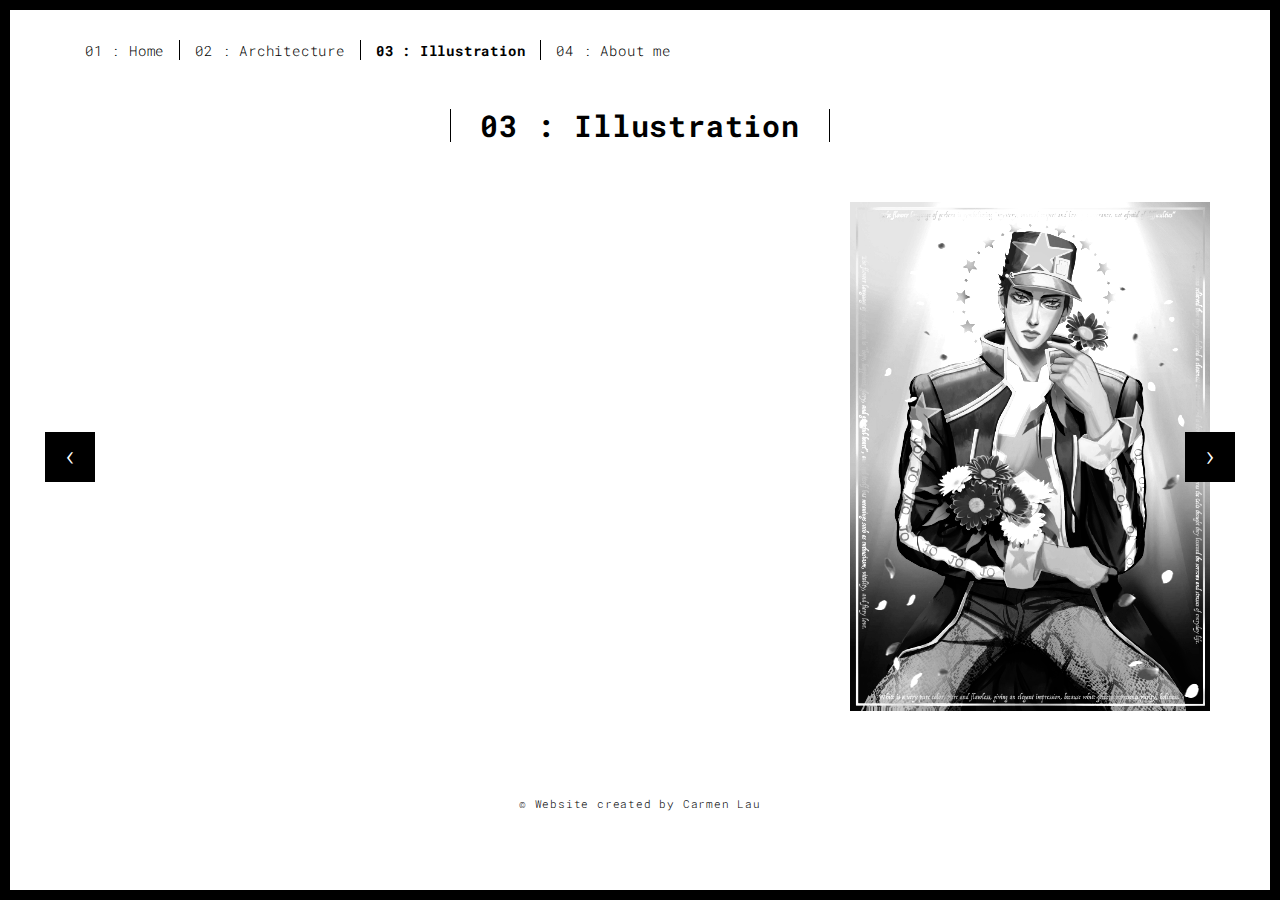
==== commit 3d9cd8bb: "add 2 new illu" ====
--- a/illustration.html
+++ b/illustration.html
@@ -68,8 +68,21 @@
               <div class="item active">
                 <div class="row">
                   <div class="col-sm-4 black-image-project-hover">
+                    <img src="./assets/images/illu017.jpg" alt="" class="img-responsive" onclick="openModal(this)">
+                  </div>
+                  <div class="col-sm-4 black-image-project-hover">
+                    <img src="./assets/images/illu016.jpg" alt="" class="img-responsive" onclick="openModal(this)">
+                  </div>
+                  <div class="col-sm-4 black-image-project-hover">
                     <img src="./assets/images/illu015.jpg" alt="" class="img-responsive" onclick="openModal(this)">
                   </div>
+
+                </div>
+                <!--/row-->
+              </div>
+              <!--/item-->
+              <div class="item">
+                <div class="row">
                   <div class="col-sm-4 black-image-project-hover">
                     <img src="./assets/images/illu003.jpg" alt="" class="img-responsive" onclick="openModal(this)">
                   </div>
@@ -77,15 +90,36 @@
                     <img src="./assets/images/illu001.jpg" alt="" class="img-responsive" onclick="openModal(this)">
                   </div>
 
-                </div>
-                <!--/row-->
-              </div>
-              <!--/item-->
-              <div class="item">
-                <div class="row">
                   <div class="col-sm-4 black-image-project-hover">
                     <img src="./assets/images/illu013.jpg" alt="" class="img-responsive" onclick="openModal(this)">
                   </div>
+
+                </div>
+                <!--/row-->
+              </div>
+              <!--/item-->
+              <div class="item">
+                <div class="row">
+                  <div class="col-sm-4 black-image-project-hover">
+                    <img src="./assets/images/illu008.jpg" alt="" class="img-responsive" onclick="openModal(this)">
+                  </div>
+                  <div class="col-sm-4 black-image-project-hover">
+                    <img src="./assets/images/illu009.jpg" alt="" class="img-responsive" onclick="openModal(this)">
+                  </div>
+
+                  <div class="col-sm-4 black-image-project-hover">
+                    <img src="./assets/images/illu010.jpg" alt="" class="img-responsive" onclick="openModal(this)">
+                  </div>
+
+                </div>
+                <!--/row-->
+              </div>
+              <!--/item-->
+              <div class="item">
+                <div class="row">
+                  <div class="col-sm-4 black-image-project-hover">
+                    <img src="./assets/images/illu011.jpg" alt="" class="img-responsive" onclick="openModal(this)">
+                  </div>
                   <div class="col-sm-4 black-image-project-hover">
                     <img src="./assets/images/illu005.jpg" alt="" class="img-responsive" onclick="openModal(this)">
                   </div>
@@ -104,29 +138,14 @@
                     <img src="./assets/images/illu007.jpg" alt="" class="img-responsive" onclick="openModal(this)">
                   </div>
                   <div class="col-sm-4 black-image-project-hover">
-                    <img src="./assets/images/illu011.jpg" alt="" class="img-responsive" onclick="openModal(this)">
+                    <img src="./assets/images/illu004.jpg" alt="" class="img-responsive" onclick="openModal(this)">
                   </div>
 
                   <div class="col-sm-4 black-image-project-hover">
                     <img src="./assets/images/illu006.jpg" alt="" class="img-responsive" onclick="openModal(this)">
                   </div>
 
-                </div>
-                <!--/row-->
-              </div>
-              <!--/item-->
-              <div class="item">
-                <div class="row">
-                  <div class="col-sm-4 black-image-project-hover">
-                    <img src="./assets/images/illu008.jpg" alt="" class="img-responsive" onclick="openModal(this)">
-                  </div>
-                  <div class="col-sm-4 black-image-project-hover">
-                    <img src="./assets/images/illu009.jpg" alt="" class="img-responsive" onclick="openModal(this)">
-                  </div>
-
-                  <div class="col-sm-4 black-image-project-hover">
-                    <img src="./assets/images/illu010.jpg" alt="" class="img-responsive" onclick="openModal(this)">
-                  </div>
+
 
                 </div>
               </div>
@@ -140,7 +159,7 @@
                   </div>
 
                   <div class="col-sm-4 black-image-project-hover">
-                    <img src="./assets/images/illu004.jpg" alt="" class="img-responsive" onclick="openModal(this)">
+                    <img src="./assets/images/" alt="" class="img-responsive" onclick="openModal(this)">
                   </div>
 
                 </div>
